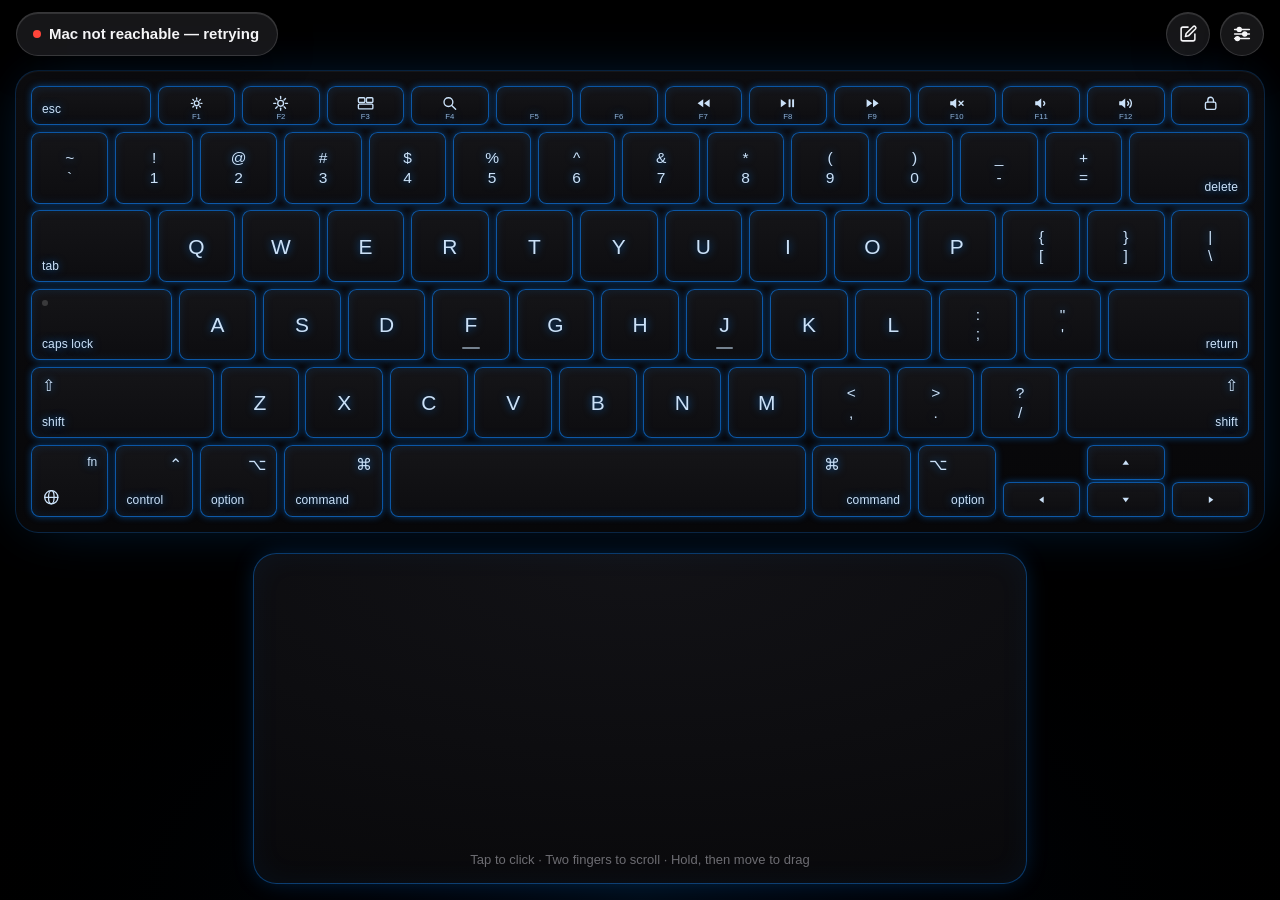
==== Sources/Tactile/Web/index.html @ c94c90e0 "Add a floating, resizable keyboard In keyboard-only layout, Keyboard Size: Floating works like the i" ====
<!doctype html>
<html lang="en" data-skin="midnight">
<head>
  <meta charset="utf-8">
  <meta name="viewport" content="width=device-width, initial-scale=1, maximum-scale=1, user-scalable=no, viewport-fit=cover">
  <meta name="apple-mobile-web-app-capable" content="yes">
  <meta name="mobile-web-app-capable" content="yes">
  <meta name="apple-mobile-web-app-status-bar-style" content="black-translucent">
  <meta name="apple-mobile-web-app-title" content="Tactile">
  <meta name="color-scheme" content="dark light">
  <meta name="theme-color" content="#000000">
  <title>Tactile</title>
  <link rel="manifest" href="manifest.webmanifest">
  <link rel="icon" href="icon.svg" type="image/svg+xml">
  <link rel="apple-touch-icon" href="apple-touch-icon.png">
  <link rel="stylesheet" href="styles.css">
  <script type="module" src="app.js"></script>
</head>
<body>
  <div class="app" id="app" data-layout="both">
    <header class="toolbar">
      <div class="status glass" id="status" data-state="connecting">
        <span class="status-dot"></span>
        <span class="status-label" id="statusLabel">Connecting…</span>
      </div>
      <button class="glass sound-hint" id="soundHint" hidden>
        <span data-icon="speaker"></span>Tap to enable key sounds
      </button>
      <div class="toolbar-actions">
        <button class="glass round-button" id="textButton" aria-label="Type with iPad keyboard" data-icon="compose"></button>
        <button class="glass round-button" id="settingsButton" aria-label="Settings" data-icon="settings"></button>
      </div>
    </header>

    <main class="stage" id="stage">
      <section class="deck" id="keyboard" aria-label="Keyboard"></section>
      <section class="trackpad" id="trackpad" aria-label="Trackpad">
        <p class="trackpad-hint">Tap to click · Two fingers to scroll · Hold, then move to drag</p>
      </section>
    </main>
  </div>

  <div class="scrim" id="pairSheet" hidden>
    <div class="sheet glass" role="dialog" aria-modal="true" aria-labelledby="pairTitle">
      <div class="sheet-badge" data-icon="keyboard"></div>
      <h2 id="pairTitle">Pair with Your Mac</h2>
      <p class="sheet-text">Enter the six-digit code shown in Terminal on your Mac.</p>
      <input class="code-field" id="pairCode" inputmode="numeric" pattern="[0-9]*" maxlength="6"
             autocomplete="one-time-code" aria-label="Pairing code" placeholder="000000">
      <p class="sheet-error" id="pairError" role="alert"></p>
      <button class="button-prominent" id="pairButton">Pair</button>
    </div>
  </div>

  <div class="scrim" id="settingsSheet" hidden>
    <div class="sheet sheet-form glass" role="dialog" aria-modal="true" aria-labelledby="settingsTitle">
      <div class="sheet-header">
        <span></span>
        <h2 id="settingsTitle">Settings</h2>
        <button class="header-button prominent" data-close>Done</button>
      </div>
      <div class="sheet-scroll">
        <h3 class="group-title">Keyboard Skin</h3>
        <div class="skin-grid" id="skinGrid"></div>

        <div class="group" id="glowGroup">
          <div class="row">
            <span class="row-label">Glow Color</span>
            <div class="swatches" id="glowSwatches" role="radiogroup" aria-label="Glow color"></div>
          </div>
        </div>

        <h3 class="group-title">Keyboard</h3>
        <div class="group">
          <div class="row">
            <span class="row-label">Key Height</span>
            <div class="segmented" data-setting="keyHeight">
              <button data-value="standard">Standard</button><button data-value="tall">Tall</button>
            </div>
          </div>
          <label class="row"><span class="row-label">Function Row</span><input type="checkbox" class="switch" data-setting="functionRow"></label>
          <label class="row"><span class="row-label">Rest Fingers on Keys</span><input type="checkbox" class="switch" data-setting="restFingers"></label>
          <label class="row"><span class="row-label">Key Popups</span><input type="checkbox" class="switch" data-setting="keyPopups"></label>
        </div>
        <p class="group-footer">With Rest Fingers on, keys type when you lift your finger, so fingers resting on the keys don't type. Delete and the arrow keys still repeat when held.</p>

        <h3 class="group-title">Feedback</h3>
        <div class="group">
          <label class="row"><span class="row-label">Key Sounds</span><input type="checkbox" class="switch" data-setting="sound"></label>
          <div class="row">
            <span class="row-label">Sound</span>
            <div class="segmented" data-setting="soundProfile">
              <button data-value="soft">Soft</button><button data-value="crisp">Crisp</button><button data-value="thock">Thock</button>
            </div>
          </div>
          <label class="row"><span class="row-label">Volume</span><input type="range" class="slider" data-setting="volume" min="0" max="1" step="0.05"></label>
          <label class="row"><span class="row-label">Sound in Silent Mode</span><input type="checkbox" class="switch" data-setting="soundInSilentMode"></label>
          <label class="row"><span class="row-label">Vibration</span><input type="checkbox" class="switch" data-setting="vibration" id="vibrationSwitch"></label>
          <button class="row row-button accent" id="testSound">Test Sound</button>
        </div>
        <p class="group-footer">Sound in Silent Mode plays key sounds even when the iPad is muted, but pauses music playing on the iPad.</p>
        <p class="group-footer" id="vibrationNote"></p>

        <h3 class="group-title">Trackpad</h3>
        <div class="group">
          <label class="row"><span class="row-label">Tracking Speed</span><input type="range" class="slider" data-setting="tracking" min="0.5" max="3" step="0.1"></label>
          <label class="row"><span class="row-label">Natural Scrolling</span><input type="checkbox" class="switch" data-setting="naturalScroll"></label>
        </div>

        <h3 class="group-title">Layout</h3>
        <div class="group">
          <div class="row">
            <span class="row-label">Show</span>
            <div class="segmented" data-setting="layout">
              <button data-value="both">Both</button><button data-value="keyboard">Keyboard</button><button data-value="trackpad">Trackpad</button>
            </div>
          </div>
          <div class="row" id="positionRow">
            <span class="row-label">Keyboard Position</span>
            <div class="segmented" data-setting="keyboardPosition">
              <button data-value="top">Top</button><button data-value="middle">Middle</button><button data-value="bottom">Bottom</button>
            </div>
          </div>
          <div class="row" id="sizeRow">
            <span class="row-label">Keyboard Size</span>
            <div class="segmented" data-setting="keyboardSize">
              <button data-value="fit">Fit</button><button data-value="expanded">Expanded</button><button data-value="floating">Floating</button>
            </div>
          </div>
          <label class="row"><span class="row-label">Keep Screen Awake</span><input type="checkbox" class="switch" data-setting="keepAwake"></label>
        </div>
        <p class="group-footer" id="sizeNote">Expanded makes the keys taller to fill the screen. Floating lets you drag the keyboard by its handle and resize it from the corner; double-tap the handle to reset.</p>

        <div class="group">
          <button class="row row-button destructive" id="forgetButton">Forget This iPad</button>
        </div>
        <p class="group-footer">You'll need the pairing code from your Mac to connect again.</p>
      </div>
    </div>
  </div>

  <div class="scrim" id="textSheet" hidden>
    <div class="sheet sheet-form glass" role="dialog" aria-modal="true" aria-labelledby="textTitle">
      <div class="sheet-header">
        <button class="header-button" data-close>Cancel</button>
        <h2 id="textTitle">Type on iPad</h2>
        <button class="header-button prominent" id="textSend">Send</button>
      </div>
      <textarea class="text-field" id="textField" placeholder="Dictate, use emoji or autocorrect, then tap Send." autocapitalize="sentences"></textarea>
    </div>
  </div>
</body>
</html>
---- Sources/Tactile/Web/styles.css ----
/* ───────────────────────── Tokens ───────────────────────── */

:root {
  --font: -apple-system, BlinkMacSystemFont, "SF Pro Text", "SF Pro", "Helvetica Neue", sans-serif;
  --font-display: -apple-system, BlinkMacSystemFont, "SF Pro Display", "Helvetica Neue", sans-serif;
  --glow: #0A84FF;
  --green: #30D158;
  --red: #FF453A;
  --u: 64px;
  --kh: 59px;
  --g: 6px;
  --deck-pad: 12px;
  --stage-gap: 16px;
  --ease: cubic-bezier(0.32, 0.72, 0, 1);
}

/* Each skin defines the same set of variables. Selectors are attribute-based
   (not :root) so the previews in Settings can wear any skin. */

[data-skin="silver"] {
  color-scheme: light;
  --accent: #007AFF;
  --page: radial-gradient(120% 90% at 50% 0%, #f5f5f7 0%, #e3e3e8 100%);
  --deck-bg: linear-gradient(180deg, #e9eaec 0%, #d4d5d8 100%);
  --deck-border: rgba(0, 0, 0, 0.1);
  --deck-shadow: inset 0 1px 0 rgba(255, 255, 255, 0.9), 0 24px 48px -24px rgba(0, 0, 0, 0.35);
  --key-bg: linear-gradient(180deg, #ffffff 0%, #f3f3f5 100%);
  --key-border: rgba(0, 0, 0, 0.09);
  --key-shadow: 0 1px 0 rgba(0, 0, 0, 0.2), 0 2px 3px rgba(0, 0, 0, 0.08);
  --key-bg-pressed: linear-gradient(180deg, #e9e9ec 0%, #e1e1e5 100%);
  --key-border-pressed: rgba(0, 0, 0, 0.12);
  --key-shadow-pressed: 0 0 0 rgba(0, 0, 0, 0);
  --key-bg-on: linear-gradient(180deg, #e2e2e7 0%, #d8d8de 100%);
  --legend: #1d1d1f;
  --legend-2: #48484c;
  --legend-glow: none;
  --pad-bg: linear-gradient(180deg, #f3f3f5 0%, #e6e6ea 100%);
  --pad-border: rgba(0, 0, 0, 0.1);
  --pad-shadow: inset 0 1px 0 rgba(255, 255, 255, 0.9), 0 10px 30px -18px rgba(0, 0, 0, 0.3);
  --touch: rgba(0, 0, 0, 0.12);
  --text: #1d1d1f;
  --text-2: rgba(60, 60, 67, 0.66);
  --glass: rgba(255, 255, 255, 0.62);
  --glass-edge: rgba(255, 255, 255, 0.85);
  --glass-shadow: 0 8px 32px rgba(0, 0, 0, 0.12);
  --group: rgba(255, 255, 255, 0.78);
  --separator: rgba(60, 60, 67, 0.16);
  --fill: rgba(120, 120, 128, 0.16);
  --segment-on: #ffffff;
}

[data-skin="space-black"] {
  color-scheme: dark;
  --accent: #0A84FF;
  --page: radial-gradient(120% 90% at 50% 0%, #1c1c1e 0%, #000 70%);
  --deck-bg: linear-gradient(180deg, #2c2c2e 0%, #1e1e20 100%);
  --deck-border: rgba(255, 255, 255, 0.07);
  --deck-shadow: inset 0 1px 0 rgba(255, 255, 255, 0.07), 0 24px 48px -24px rgba(0, 0, 0, 0.9);
  --key-bg: linear-gradient(180deg, #252527 0%, #1a1a1c 100%);
  --key-border: rgba(255, 255, 255, 0.07);
  --key-shadow: 0 1px 0 rgba(0, 0, 0, 0.7), inset 0 1px 0 rgba(255, 255, 255, 0.05);
  --key-bg-pressed: linear-gradient(180deg, #19191b 0%, #141416 100%);
  --key-border-pressed: rgba(255, 255, 255, 0.05);
  --key-shadow-pressed: inset 0 1px 2px rgba(0, 0, 0, 0.6);
  --key-bg-on: linear-gradient(180deg, #3a3a3c 0%, #2c2c2e 100%);
  --legend: #f5f5f7;
  --legend-2: #aeaeb2;
  --legend-glow: none;
  --pad-bg: linear-gradient(180deg, #262628 0%, #1c1c1e 100%);
  --pad-border: rgba(255, 255, 255, 0.08);
  --pad-shadow: inset 0 1px 0 rgba(255, 255, 255, 0.05), 0 10px 30px -18px rgba(0, 0, 0, 0.9);
  --touch: rgba(255, 255, 255, 0.14);
}

[data-skin="midnight"] {
  color-scheme: dark;
  --accent: #0A84FF;
  --page: radial-gradient(90% 70% at 50% 100%, color-mix(in srgb, var(--glow) 9%, #000) 0%, #000 70%);
  --deck-bg: linear-gradient(180deg, #0c0c0f 0%, #070709 100%);
  --deck-border: color-mix(in srgb, var(--glow) 22%, transparent);
  --deck-shadow: 0 0 60px -20px color-mix(in srgb, var(--glow) 35%, transparent), inset 0 1px 0 rgba(255, 255, 255, 0.04);
  --key-bg: linear-gradient(180deg, #151518 0%, #0d0d10 100%);
  --key-border: color-mix(in srgb, var(--glow) 62%, transparent);
  --key-shadow:
    0 0 calc(var(--u) * 0.09) color-mix(in srgb, var(--glow) 42%, transparent),
    inset 0 0 calc(var(--u) * 0.12) color-mix(in srgb, var(--glow) 13%, transparent);
  --key-bg-pressed: linear-gradient(180deg, #121216 0%, #0f0f13 100%);
  --key-border-pressed: var(--glow);
  --key-shadow-pressed:
    0 0 calc(var(--u) * 0.26) color-mix(in srgb, var(--glow) 85%, transparent),
    inset 0 0 calc(var(--u) * 0.3) color-mix(in srgb, var(--glow) 38%, transparent);
  --key-bg-on: linear-gradient(180deg, color-mix(in srgb, var(--glow) 16%, #121216) 0%, #0f0f13 100%);
  --legend: color-mix(in srgb, var(--glow) 18%, #f5f5f7);
  --legend-2: color-mix(in srgb, var(--glow) 30%, #c7c7cc);
  --legend-glow: 0 0 8px color-mix(in srgb, var(--glow) 65%, transparent);
  --pad-bg: radial-gradient(120% 120% at 50% 0%, #121216 0%, #08080a 100%);
  --pad-border: color-mix(in srgb, var(--glow) 40%, transparent);
  --pad-shadow: 0 0 24px -6px color-mix(in srgb, var(--glow) 35%, transparent), inset 0 0 30px color-mix(in srgb, var(--glow) 6%, transparent);
  --touch: color-mix(in srgb, var(--glow) 45%, transparent);
}

[data-skin="frosted"] {
  color-scheme: dark;
  --accent: #0A84FF;
  --page:
    radial-gradient(60% 60% at 15% 20%, #5e5ce6 0%, transparent 70%),
    radial-gradient(55% 55% at 85% 25%, #ff375f 0%, transparent 70%),
    radial-gradient(70% 60% at 60% 95%, #ff9f0a 0%, transparent 70%),
    radial-gradient(60% 60% at 20% 90%, #0a84ff 0%, transparent 70%),
    #1c1c1e;
  --deck-bg: rgba(255, 255, 255, 0.1);
  --deck-border: rgba(255, 255, 255, 0.24);
  --deck-shadow: inset 0 1px 0 rgba(255, 255, 255, 0.3), 0 30px 60px -30px rgba(0, 0, 0, 0.6);
  --deck-filter: blur(30px) saturate(180%);
  --key-bg: linear-gradient(180deg, rgba(255, 255, 255, 0.24) 0%, rgba(255, 255, 255, 0.12) 100%);
  --key-border: rgba(255, 255, 255, 0.3);
  --key-shadow: inset 0 1px 0 rgba(255, 255, 255, 0.4), 0 1px 3px rgba(0, 0, 0, 0.18);
  --key-bg-pressed: rgba(255, 255, 255, 0.34);
  --key-border-pressed: rgba(255, 255, 255, 0.5);
  --key-shadow-pressed: inset 0 0 12px rgba(255, 255, 255, 0.25);
  --key-bg-on: rgba(255, 255, 255, 0.36);
  --legend: #ffffff;
  --legend-2: rgba(255, 255, 255, 0.82);
  --legend-glow: 0 1px 2px rgba(0, 0, 0, 0.25);
  --pad-bg: rgba(255, 255, 255, 0.1);
  --pad-border: rgba(255, 255, 255, 0.26);
  --pad-shadow: inset 0 1px 0 rgba(255, 255, 255, 0.25);
  --touch: rgba(255, 255, 255, 0.3);
}

/* Shared chrome for the dark skins. */
[data-skin="space-black"], [data-skin="midnight"], [data-skin="frosted"] {
  --text: #f5f5f7;
  --text-2: rgba(235, 235, 245, 0.62);
  --glass: rgba(40, 40, 44, 0.55);
  --glass-edge: rgba(255, 255, 255, 0.14);
  --glass-shadow: 0 8px 32px rgba(0, 0, 0, 0.5);
  --group: rgba(58, 58, 62, 0.6);
  --separator: rgba(84, 84, 88, 0.55);
  --fill: rgba(118, 118, 128, 0.28);
  --segment-on: #636366;
}

/* ───────────────────────── Page ───────────────────────── */

*, *::before, *::after { box-sizing: border-box; }

html, body {
  height: 100%;
  margin: 0;
  overflow: hidden;
  overscroll-behavior: none;
}

body {
  background: var(--page);
  background-color: #000;
  color: var(--text);
  font: 400 17px/1.3 var(--font);
  -webkit-font-smoothing: antialiased;
  -webkit-user-select: none;
  user-select: none;
  -webkit-touch-callout: none;
  -webkit-tap-highlight-color: transparent;
  touch-action: none;
}

button { font: inherit; color: inherit; touch-action: manipulation; }

html { touch-action: none; }
.stage, .stage * { touch-action: none; }

.app {
  position: fixed;
  inset: 0;
  display: flex;
  flex-direction: column;
}

/* Liquid Glass: reserved for floating controls, per the HIG. */
.glass {
  background: var(--glass);
  -webkit-backdrop-filter: blur(28px) saturate(180%);
  backdrop-filter: blur(28px) saturate(180%);
  border: 0.5px solid var(--glass-edge);
  box-shadow: var(--glass-shadow), inset 0 1px 0 rgba(255, 255, 255, 0.12);
}

/* ───────────────────────── Toolbar ───────────────────────── */

.toolbar {
  display: flex;
  justify-content: space-between;
  align-items: center;
  gap: 12px;
  padding: max(12px, env(safe-area-inset-top)) max(16px, env(safe-area-inset-right)) 0 max(16px, env(safe-area-inset-left));
}

.status {
  display: flex;
  align-items: center;
  gap: 8px;
  height: 44px;
  padding: 0 18px 0 16px;
  border-radius: 22px;
  font-size: 15px;
  font-weight: 590;
  min-width: 0;
}

.status-label { white-space: nowrap; overflow: hidden; text-overflow: ellipsis; }

.status-dot {
  width: 8px;
  height: 8px;
  border-radius: 50%;
  background: #8e8e93;
  flex: none;
}
.status[data-state="ready"] .status-dot { background: var(--green); box-shadow: 0 0 8px var(--green); }
.status[data-state="offline"] .status-dot { background: var(--red); }
.status[data-state="connecting"] .status-dot,
.status[data-state="pairing"] .status-dot { background: #FF9F0A; animation: breathe 1.4s ease-in-out infinite; }

@keyframes breathe { 50% { opacity: 0.35; } }

.toolbar-actions { display: flex; gap: 10px; }

.round-button {
  width: 44px;
  height: 44px;
  border-radius: 50%;
  display: grid;
  place-items: center;
  cursor: pointer;
  transition: transform 160ms var(--ease);
}
.round-button:active { transform: scale(0.9); }
.round-button svg { width: 22px; height: 22px; }

/* ───────────────────────── Stage ───────────────────────── */

.stage {
  flex: 1;
  min-height: 0;
  display: flex;
  flex-direction: column;
  align-items: center;
  justify-content: flex-start;
  gap: var(--stage-gap);
  padding: 14px max(16px, env(safe-area-inset-right)) max(16px, env(safe-area-inset-bottom)) max(16px, env(safe-area-inset-left));
}

/* Keyboard position: with the trackpad, "bottom" docks the keys at the bottom
   edge like the iPad's own keyboard; without it, the keys can also float mid-screen. */
[data-layout="both"][data-position="bottom"] .deck { order: 2; }
[data-layout="keyboard"][data-position="middle"] .stage { justify-content: center; }
[data-layout="keyboard"][data-position="bottom"] .stage { justify-content: flex-end; }
/* Floating keyboard: placed by app.js, moved by its handle, resized by its grip. */
[data-size="floating"] .stage { position: relative; display: block; }
[data-size="floating"] .deck { position: absolute; }
.deck.adjusting {
  box-shadow: var(--deck-shadow), 0 0 0 2px var(--accent);
  transition: none;
}
[data-skin="midnight"] .deck.adjusting { box-shadow: var(--deck-shadow), 0 0 0 2px var(--glow); }

.float-handle, .float-grip { display: none; }

/* The pill is small, like the iPad's, but the touch area is 44 pt tall. */
[data-size="floating"] .float-handle {
  position: absolute;
  left: 50%;
  bottom: -38px;
  width: 140px;
  height: 44px;
  transform: translateX(-50%);
  display: grid;
  place-items: center;
  cursor: grab;
  touch-action: none;
}
.float-handle span {
  width: 64px;
  height: 5px;
  border-radius: 3px;
  background: var(--legend-2);
  opacity: 0.55;
  transition: opacity 150ms ease, width 150ms var(--ease);
}
.deck.adjusting .float-handle span { opacity: 0.9; width: 76px; }

[data-size="floating"] .float-grip {
  position: absolute;
  right: -14px;
  bottom: -14px;
  width: 44px;
  height: 44px;
  display: grid;
  place-items: center;
  color: var(--legend-2);
  opacity: 0.7;
  cursor: nwse-resize;
  touch-action: none;
}
.float-grip svg { width: 20px; height: 20px; display: block; }

[data-layout="keyboard"] .trackpad,
[data-layout="trackpad"] .deck { display: none; }

/* ───────────────────────── Keyboard ───────────────────────── */

.deck {
  flex: none;
  display: flex;
  flex-direction: column;
  gap: var(--g);
  padding: var(--deck-pad);
  border-radius: calc(var(--u) * 0.3);
  background: var(--deck-bg);
  border: 1px solid var(--deck-border);
  box-shadow: var(--deck-shadow);
  -webkit-backdrop-filter: var(--deck-filter, none);
  backdrop-filter: var(--deck-filter, none);
}

.key-row { display: flex; gap: var(--g); }

.key {
  position: relative;
  flex: none;
  width: calc(var(--w) * var(--u) + (var(--w) - 1) * var(--g));
  height: var(--kh);
  display: grid;
  place-items: center;
  border-radius: calc(var(--u) * 0.11);
  background: var(--key-bg);
  border: 1px solid var(--key-border);
  box-shadow: var(--key-shadow);
  color: var(--legend);
  text-shadow: var(--legend-glow);
  font-family: var(--font);
  cursor: pointer;
  touch-action: none;
  transition: transform 140ms var(--ease), box-shadow 220ms ease, background 220ms ease, border-color 220ms ease;
}

.key.pressed {
  transform: translateY(1px) scale(0.965);
  background: var(--key-bg-pressed);
  border-color: var(--key-border-pressed);
  box-shadow: var(--key-shadow-pressed);
  transition-duration: 40ms;
}

.key.on { background: var(--key-bg-on); border-color: var(--key-border-pressed); }

/* The character under your finger, shown above it (like the iPhone keyboard). */
.key-popup {
  position: fixed;
  z-index: 5;
  display: grid;
  place-items: center;
  border-radius: calc(var(--u) * 0.16);
  background: var(--key-bg);
  border: 1px solid var(--key-border-pressed);
  box-shadow: var(--key-shadow-pressed), 0 10px 24px rgba(0, 0, 0, 0.35);
  color: var(--legend);
  text-shadow: var(--legend-glow);
  font: 400 calc(var(--u) * 0.5) / 1 var(--font);
  pointer-events: none;
  animation: popup-in 90ms var(--ease);
}
[data-skin="frosted"] .key-popup { background: rgba(60, 60, 70, 0.92); }
@keyframes popup-in { from { transform: translateY(6px) scale(0.85); opacity: 0; } }

/* Home-row bumps on F and J, so fingers can find their place by sight. */
.key[data-code="KeyF"]::after,
.key[data-code="KeyJ"]::after {
  content: "";
  position: absolute;
  bottom: calc(var(--kh) * 0.14);
  width: calc(var(--u) * 0.22);
  height: 2px;
  border-radius: 1px;
  background: var(--legend);
  opacity: 0.55;
}

[data-function-row="off"] .key-row-function { display: none; }
[data-skin="midnight"] .key.on { box-shadow: var(--key-shadow-pressed); }

.key-row-function .key { height: calc(var(--kh) * 0.55); }

/* Legends */
.lg-center { font-size: calc(var(--u) * 0.27); font-weight: 400; }

.lg-stack {
  display: flex;
  flex-direction: column;
  align-items: center;
  gap: calc(var(--u) * 0.05);
  font-size: calc(var(--u) * 0.2);
  line-height: 1;
}

.lg-tl, .lg-tr, .lg-bl, .lg-br {
  position: absolute;
  font-size: calc(var(--u) * 0.155);
  letter-spacing: 0.01em;
  line-height: 1;
}
.lg-tl { top: calc(var(--u) * 0.12); left: calc(var(--u) * 0.13); }
.lg-tr { top: calc(var(--u) * 0.12); right: calc(var(--u) * 0.13); }
.lg-bl { bottom: calc(var(--u) * 0.12); left: calc(var(--u) * 0.13); }
.lg-br { bottom: calc(var(--u) * 0.12); right: calc(var(--u) * 0.13); }
.lg-sym { font-size: calc(var(--u) * 0.21); }

.lg-glyph svg { width: calc(var(--u) * 0.24); height: calc(var(--u) * 0.24); display: block; }

.key-fkey { gap: 0; }
.lg-icon svg { width: calc(var(--kh) * 0.27); height: calc(var(--kh) * 0.27); display: block; color: var(--legend); }
.lg-flabel {
  position: absolute;
  bottom: calc(var(--kh) * 0.035);
  font-size: calc(var(--u) * 0.1);
  color: var(--legend-2);
}
.key-fkey:has(.lg-icon) .lg-icon { transform: translateY(-12%); }

.led {
  position: absolute;
  top: calc(var(--u) * 0.13);
  left: calc(var(--u) * 0.13);
  width: calc(var(--u) * 0.075);
  height: calc(var(--u) * 0.075);
  min-width: 4px;
  min-height: 4px;
  border-radius: 50%;
  background: rgba(128, 128, 128, 0.35);
  transition: background 160ms, box-shadow 160ms;
}
.key-caps.locked .led { background: var(--green); box-shadow: 0 0 6px var(--green); }

.key-mod.locked::after {
  content: "";
  position: absolute;
  inset: 3px;
  border-radius: inherit;
  border: 1.5px solid var(--accent);
  opacity: 0.8;
}
[data-skin="midnight"] .key-mod.locked::after { border-color: var(--glow); }

/* Inverted-T arrows: left/right are half height, up and down share a column. */
.arrows {
  flex: none;
  width: calc(3 * var(--u) + 2 * var(--g));
  height: var(--kh);
  display: grid;
  grid-template-columns: repeat(3, 1fr);
  grid-template-rows: 1fr 1fr;
  column-gap: var(--g);
  row-gap: max(2px, calc(var(--g) * 0.4));
}
.arrows .key { width: auto; height: auto; border-radius: calc(var(--u) * 0.08); }
.arrow-up { grid-area: 1 / 2; }
.arrow-left { grid-area: 2 / 1; }
.arrow-down { grid-area: 2 / 2; }
.arrow-right { grid-area: 2 / 3; }
.lg-arrow svg { width: calc(var(--u) * 0.2); height: calc(var(--u) * 0.2); display: block; }

/* ───────────────────────── Trackpad ───────────────────────── */

.trackpad {
  position: relative;
  flex: 1;
  min-height: 140px;
  width: calc((14.5 * var(--u) + 13.5 * var(--g) + 2 * var(--deck-pad)) * 0.62);
  max-width: 100%;
  overflow: hidden;
  border-radius: calc(var(--u) * 0.3);
  background: var(--pad-bg);
  border: 1px solid var(--pad-border);
  box-shadow: var(--pad-shadow);
  touch-action: none;
  transition: box-shadow 200ms ease;
}
[data-layout="trackpad"] .trackpad { width: 100%; border-radius: 28px; }
@media (orientation: portrait) {
  .trackpad { width: calc(14.5 * var(--u) + 13.5 * var(--g) + 2 * var(--deck-pad)); }
}
.trackpad.dragging { box-shadow: var(--pad-shadow), inset 0 0 0 2px var(--accent); }
[data-skin="midnight"] .trackpad.dragging { box-shadow: var(--pad-shadow), inset 0 0 0 2px var(--glow); }

.trackpad-hint {
  position: absolute;
  inset: auto 0 14px;
  margin: 0;
  text-align: center;
  font-size: 13px;
  color: var(--text-2);
  opacity: 0.7;
  pointer-events: none;
}

.touch-dot {
  position: absolute;
  top: -28px;
  left: -28px;
  width: 56px;
  height: 56px;
  border-radius: 50%;
  background: radial-gradient(circle, var(--touch) 0%, transparent 70%);
  pointer-events: none;
}

/* ───────────────────────── Sheets ───────────────────────── */

.scrim {
  position: fixed;
  inset: 0;
  z-index: 10;
  display: grid;
  place-items: center;
  padding: 24px;
  background: rgba(0, 0, 0, 0);
  transition: background 220ms ease;
}
.scrim.shown { background: rgba(0, 0, 0, 0.35); }
.scrim[hidden] { display: none; }

.sheet {
  width: min(420px, 100%);
  max-height: min(760px, calc(100dvh - 48px));
  display: flex;
  flex-direction: column;
  align-items: center;
  padding: 32px 28px 28px;
  border-radius: 34px;
  text-align: center;
  opacity: 0;
  transform: scale(0.94) translateY(12px);
  transition: opacity 220ms ease, transform 320ms var(--ease);
  -webkit-user-select: text;
  user-select: text;
}
.scrim.shown .sheet { opacity: 1; transform: none; }

/* Sheets carry a lot of text, so they use the denser "regular" glass. */
[data-skin="silver"] .sheet.glass { background: rgba(246, 246, 248, 0.92); }
[data-skin="space-black"] .sheet.glass,
[data-skin="midnight"] .sheet.glass,
[data-skin="frosted"] .sheet.glass { background: rgba(28, 28, 30, 0.92); }

.sheet h2 {
  margin: 0;
  font: 700 22px/1.2 var(--font-display);
  letter-spacing: -0.01em;
}
.sheet-text { margin: 8px 0 20px; color: var(--text-2); font-size: 15px; }

.sheet-badge {
  width: 64px;
  height: 64px;
  margin-bottom: 16px;
  display: grid;
  place-items: center;
  border-radius: 18px;
  background: var(--fill);
  color: var(--accent);
}
.sheet-badge svg { width: 38px; height: 38px; }

.code-field {
  width: 100%;
  height: 64px;
  border: none;
  border-radius: 16px;
  background: var(--fill);
  color: var(--text);
  text-align: center;
  font: 600 34px/1 ui-monospace, "SF Mono", Menlo, monospace;
  letter-spacing: 0.4em;
  text-indent: 0.4em;
  outline: none;
}
.code-field:focus { box-shadow: 0 0 0 3px color-mix(in srgb, var(--accent) 45%, transparent); }
.code-field::placeholder { color: color-mix(in srgb, var(--text-2) 50%, transparent); }

.sheet-error { min-height: 20px; margin: 10px 0 14px; font-size: 14px; color: var(--red); }

.button-prominent {
  width: 100%;
  height: 52px;
  border: none;
  border-radius: 26px;
  background: var(--accent);
  color: #fff;
  font-size: 17px;
  font-weight: 600;
  cursor: pointer;
  transition: transform 160ms var(--ease), opacity 160ms;
}
.button-prominent:active { transform: scale(0.97); opacity: 0.85; }

/* Form sheet (Settings, Type on iPad) */
.sheet-form {
  width: min(560px, 100%);
  padding: 0;
  text-align: left;
  align-items: stretch;
  overflow: hidden;
}

.sheet-header {
  display: grid;
  grid-template-columns: 1fr auto 1fr;
  align-items: center;
  padding: 14px 16px 10px;
}
.sheet-header h2 { font-size: 17px; font-weight: 600; text-align: center; }
.header-button {
  justify-self: start;
  min-height: 44px;
  padding: 0 12px;
  border: none;
  background: none;
  color: var(--accent);
  font-size: 17px;
  cursor: pointer;
}
.header-button.prominent { justify-self: end; font-weight: 600; }

.sheet-scroll {
  overflow-y: auto;
  padding: 0 20px 28px;
  -webkit-overflow-scrolling: touch;
  touch-action: pan-y;
}

.group-title {
  margin: 22px 16px 8px;
  font-size: 13px;
  font-weight: 400;
  text-transform: uppercase;
  letter-spacing: 0.02em;
  color: var(--text-2);
}
.group-footer { margin: 8px 16px 0; font-size: 13px; color: var(--text-2); }
.group-footer:empty, .group-footer[hidden] { display: none; }

.group {
  margin-top: 14px;
  border-radius: 22px;
  background: var(--group);
  overflow: hidden;
}
.group-title + .group { margin-top: 0; }
.group[hidden] { display: none; }

.group .row {
  display: flex;
  align-items: center;
  justify-content: space-between;
  gap: 16px;
  min-height: 52px;
  padding: 8px 16px;
  position: relative;
}
.group .row[hidden] { display: none; }
.group .row + .row::before {
  content: "";
  position: absolute;
  top: 0;
  left: 16px;
  right: 0;
  height: 0.5px;
  background: var(--separator);
}
.row-label { font-size: 17px; }

.row-button {
  width: 100%;
  border: none;
  background: none;
  justify-content: center !important;
  font-size: 17px;
  cursor: pointer;
}
.destructive { color: var(--red); }
.row-button.accent { color: var(--accent); }

/* Shown only while Safari is still holding back key sounds. */
.sound-hint {
  display: flex;
  align-items: center;
  gap: 8px;
  height: 36px;
  padding: 0 16px 0 12px;
  border-radius: 18px;
  font-size: 14px;
  font-weight: 590;
  cursor: pointer;
}
.sound-hint[hidden] { display: none; }
.sound-hint span, .sound-hint svg { width: 18px; height: 18px; display: block; color: var(--accent); }

/* Switch */
.switch {
  appearance: none;
  -webkit-appearance: none;
  flex: none;
  position: relative;
  width: 51px;
  height: 31px;
  margin: 0;
  border-radius: 16px;
  background: var(--fill);
  cursor: pointer;
  transition: background 220ms ease;
}
.switch::after {
  content: "";
  position: absolute;
  top: 2px;
  left: 2px;
  width: 27px;
  height: 27px;
  border-radius: 50%;
  background: #fff;
  box-shadow: 0 3px 8px rgba(0, 0, 0, 0.15), 0 1px 1px rgba(0, 0, 0, 0.16);
  transition: transform 260ms var(--ease);
}
.switch:checked { background: var(--green); }
.switch:checked::after { transform: translateX(20px); }
.switch:disabled { opacity: 0.4; }

/* Slider */
.slider { width: 200px; accent-color: var(--accent); }

/* Segmented control */
.segmented {
  display: flex;
  padding: 2px;
  border-radius: 9px;
  background: var(--fill);
}
.segmented button {
  min-width: 72px;
  min-height: 32px;
  padding: 0 12px;
  border: none;
  border-radius: 7px;
  background: none;
  font-size: 13px;
  font-weight: 500;
  cursor: pointer;
}
.segmented button[aria-pressed="true"] {
  background: var(--segment-on);
  box-shadow: 0 3px 8px rgba(0, 0, 0, 0.12), 0 3px 1px rgba(0, 0, 0, 0.04);
  font-weight: 600;
}

/* Skin cards */
.skin-grid {
  display: grid;
  grid-template-columns: repeat(auto-fill, minmax(150px, 1fr));
  gap: 12px;
}
.skin-card {
  position: relative;
  display: flex;
  flex-direction: column;
  gap: 2px;
  padding: 10px 10px 12px;
  border: none;
  border-radius: 20px;
  background: var(--group);
  text-align: left;
  cursor: pointer;
  transition: transform 160ms var(--ease);
}
.skin-card:active { transform: scale(0.97); }
.skin-card[aria-pressed="true"] { box-shadow: inset 0 0 0 2.5px var(--accent); }
.skin-name { margin-top: 8px; font-size: 15px; font-weight: 600; }
.skin-note { font-size: 12px; color: var(--text-2); }
.skin-check {
  position: absolute;
  top: 16px;
  right: 16px;
  width: 22px;
  height: 22px;
  display: none;
  place-items: center;
  border-radius: 50%;
  background: var(--accent);
  color: #fff;
}
.skin-check svg { width: 14px; height: 14px; stroke-width: 2.6; }
.skin-card[aria-pressed="true"] .skin-check { display: grid; }

.mini-deck {
  --u: 14px;
  display: flex;
  flex-direction: column;
  gap: 3px;
  padding: 7px;
  border-radius: 12px;
  background: var(--page);
  box-shadow: inset 0 0 0 1px var(--deck-border);
  min-height: 70px;
  justify-content: center;
}
.mini-deck .mini-row { display: flex; gap: 3px; }
.mini-deck i {
  flex: 1;
  height: 14px;
  border-radius: 3px;
  background: var(--key-bg);
  border: 1px solid var(--key-border);
  box-shadow: var(--key-shadow);
}
.mini-deck i.wide { flex: 3; }
.mini-split { display: grid; grid-template-columns: 1fr 1fr; border-radius: 12px; overflow: hidden; }
.mini-split .mini-deck { border-radius: 0; }

/* Glow swatches */
.swatches { display: flex; flex-wrap: wrap; gap: 10px; justify-content: flex-end; }
.swatch {
  width: 30px;
  height: 30px;
  border: none;
  border-radius: 50%;
  background: var(--swatch);
  box-shadow: 0 0 10px color-mix(in srgb, var(--swatch) 60%, transparent);
  cursor: pointer;
}
.swatch[aria-checked="true"] { box-shadow: 0 0 0 2px var(--group), 0 0 0 4px var(--swatch), 0 0 14px var(--swatch); }

/* Text sheet */
.text-field {
  margin: 0 16px 16px;
  height: 200px;
  padding: 14px 16px;
  border: none;
  border-radius: 18px;
  background: var(--fill);
  color: var(--text);
  font: 17px/1.4 var(--font);
  resize: none;
  outline: none;
  -webkit-user-select: text;
  user-select: text;
}

/* ───────────────────────── Accessibility ───────────────────────── */

@media (prefers-reduced-motion: reduce) {
  *, *::before, *::after { transition-duration: 0ms !important; animation: none !important; }
}

@media (prefers-reduced-transparency: reduce) {
  .glass, .deck { -webkit-backdrop-filter: none; backdrop-filter: none; }
  [data-skin="frosted"] { --deck-bg: #2c2c30; --key-bg: #3a3a3e; --pad-bg: #2c2c30; }
  [data-skin="silver"] .glass { background: #f2f2f7; }
  [data-skin="space-black"] .glass, [data-skin="midnight"] .glass, [data-skin="frosted"] .glass { background: #1c1c1e; }
}

@media (prefers-contrast: more) {
  .key { border-width: 1.5px; }
  [data-skin="midnight"] { --key-border: var(--glow); --legend: #ffffff; }
  [data-skin="silver"] { --key-border: rgba(0, 0, 0, 0.35); }
}
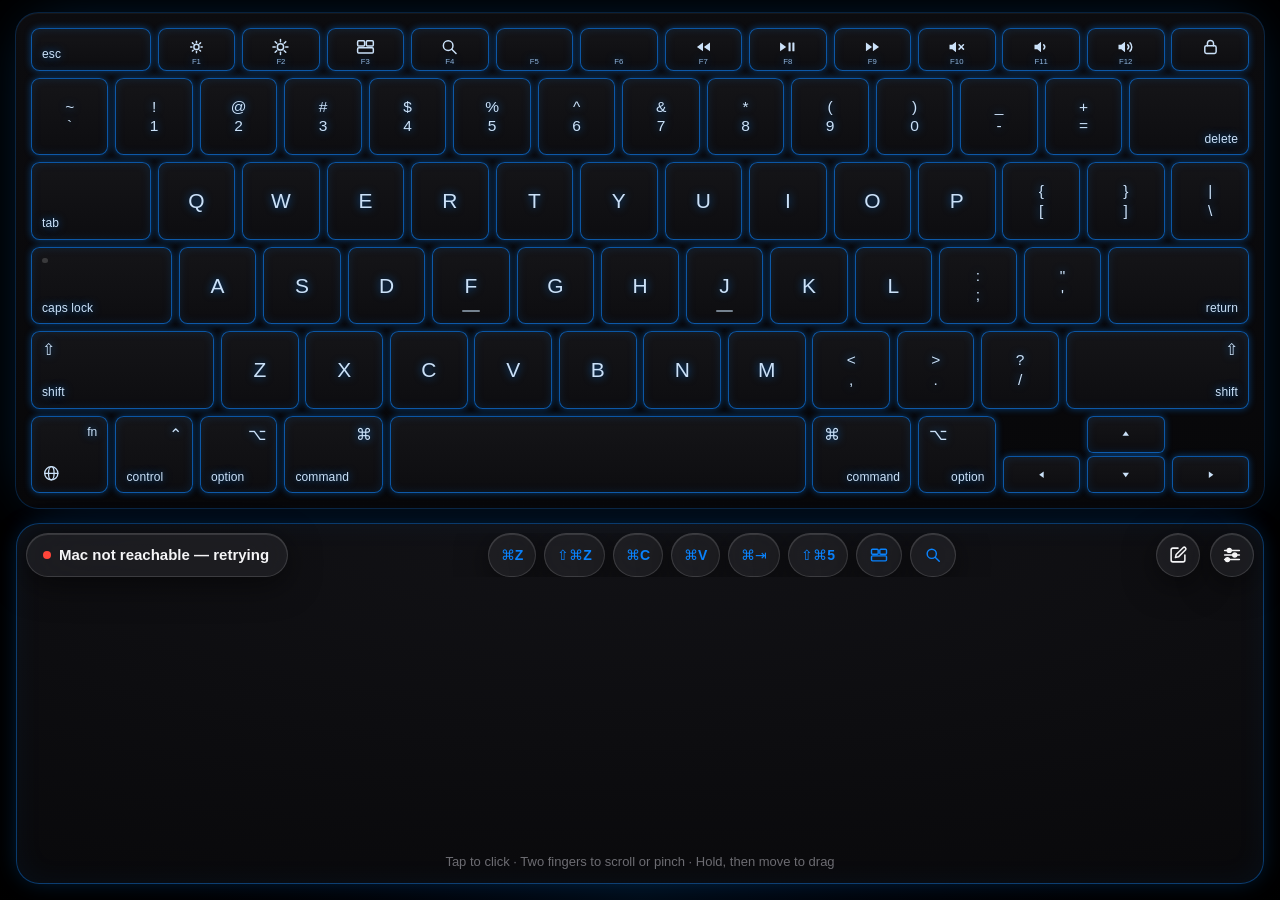
==== commit a4845b23: "Add shortcut bar, adaptive typing and tests; split into a core library - Shortcut bar with configura" ====
--- a/Sources/Tactile/Web/index.html
+++ b/Sources/Tactile/Web/index.html
@@ -26,6 +26,7 @@
       <button class="glass sound-hint" id="soundHint" hidden>
         <span data-icon="speaker"></span>Tap to enable key sounds
       </button>
+      <nav class="shortcut-bar" id="shortcutBar" aria-label="Shortcuts"></nav>
       <div class="toolbar-actions">
         <button class="glass round-button" id="textButton" aria-label="Type with iPad keyboard" data-icon="compose"></button>
         <button class="glass round-button" id="settingsButton" aria-label="Settings" data-icon="settings"></button>
@@ -35,7 +36,7 @@
     <main class="stage" id="stage">
       <section class="deck" id="keyboard" aria-label="Keyboard"></section>
       <section class="trackpad" id="trackpad" aria-label="Trackpad">
-        <p class="trackpad-hint">Tap to click · Two fingers to scroll · Hold, then move to drag</p>
+        <p class="trackpad-hint">Tap to click · Two fingers to scroll or pinch · Hold, then move to drag</p>
       </section>
     </main>
   </div>
@@ -44,7 +45,7 @@
     <div class="sheet glass" role="dialog" aria-modal="true" aria-labelledby="pairTitle">
       <div class="sheet-badge" data-icon="keyboard"></div>
       <h2 id="pairTitle">Pair with Your Mac</h2>
-      <p class="sheet-text">Enter the six-digit code shown in Terminal on your Mac.</p>
+      <p class="sheet-text">Enter the six-digit code from Tactile in your Mac's menu bar.</p>
       <input class="code-field" id="pairCode" inputmode="numeric" pattern="[0-9]*" maxlength="6"
              autocomplete="one-time-code" aria-label="Pairing code" placeholder="000000">
       <p class="sheet-error" id="pairError" role="alert"></p>
@@ -81,8 +82,18 @@
           <label class="row"><span class="row-label">Function Row</span><input type="checkbox" class="switch" data-setting="functionRow"></label>
           <label class="row"><span class="row-label">Rest Fingers on Keys</span><input type="checkbox" class="switch" data-setting="restFingers"></label>
           <label class="row"><span class="row-label">Key Popups</span><input type="checkbox" class="switch" data-setting="keyPopups"></label>
+          <label class="row"><span class="row-label">Adapt to My Typing</span><input type="checkbox" class="switch" data-setting="adaptiveTyping"></label>
+          <label class="row"><span class="row-label">Match Mac Layout</span><input type="checkbox" class="switch" data-setting="macLabels"></label>
+          <button class="row row-button accent" id="resetTyping">Reset Typing Learning</button>
         </div>
         <p class="group-footer">With Rest Fingers on, keys type when you lift your finger, so fingers resting on the keys don't type. Delete and the arrow keys still repeat when held.</p>
+        <p class="group-footer">Adapt to My Typing learns where you press each key and moves its touch area to match, on this iPad only. Match Mac Layout labels the keys for the keyboard layout your Mac uses, such as AZERTY.</p>
+
+        <h3 class="group-title">Shortcut Bar</h3>
+        <div class="group">
+          <label class="row"><span class="row-label">Show Shortcut Bar</span><input type="checkbox" class="switch" data-setting="shortcutBar"></label>
+        </div>
+        <div class="group" id="shortcutList"></div>
 
         <h3 class="group-title">Feedback</h3>
         <div class="group">
@@ -104,8 +115,12 @@
         <h3 class="group-title">Trackpad</h3>
         <div class="group">
           <label class="row"><span class="row-label">Tracking Speed</span><input type="range" class="slider" data-setting="tracking" min="0.5" max="3" step="0.1"></label>
+          <label class="row"><span class="row-label">Scrolling Speed</span><input type="range" class="slider" data-setting="scrollSpeed" min="0.3" max="3" step="0.1"></label>
           <label class="row"><span class="row-label">Natural Scrolling</span><input type="checkbox" class="switch" data-setting="naturalScroll"></label>
+          <label class="row"><span class="row-label">Pinch to Zoom</span><input type="checkbox" class="switch" data-setting="pinchZoom"></label>
+          <label class="row"><span class="row-label">Three-Finger Drag</span><input type="checkbox" class="switch" data-setting="threeFingerDrag"></label>
         </div>
+        <p class="group-footer">Pinch to Zoom zooms the app you're using, like ⌘+ and ⌘−. With Three-Finger Drag on, drag windows and text with three fingers; swiping between spaces then takes four.</p>
 
         <h3 class="group-title">Layout</h3>
         <div class="group">
--- a/Sources/Tactile/Web/styles.css
+++ b/Sources/Tactile/Web/styles.css
@@ -238,6 +238,61 @@
 .round-button:active { transform: scale(0.9); }
 .round-button svg { width: 22px; height: 22px; }
 
+/* Shortcut bar: the space between the status and the buttons. Chips keep a
+   44 pt touch height; their names drop out when the bar gets narrow. */
+.shortcut-bar {
+  flex: 1;
+  min-width: 0;
+  display: flex;
+  gap: 8px;
+  overflow: hidden;
+  container-type: inline-size;
+}
+.shortcut-bar[hidden] { display: none; }
+/* Centred, but if it ever overflows, the first chip stays visible. */
+.shortcut:first-child { margin-left: auto; }
+.shortcut:last-child { margin-right: auto; }
+.shortcut {
+  flex: none;
+  display: flex;
+  align-items: center;
+  gap: 6px;
+  height: 44px;
+  padding: 0 14px;
+  border-radius: 22px;
+  color: var(--text);
+  font: inherit;
+  font-size: 14px;
+  font-weight: 590;
+  cursor: pointer;
+  transition: transform 160ms var(--ease);
+}
+.shortcut:active { transform: scale(0.94); }
+.shortcut-glyph { color: var(--accent); font-variant-numeric: tabular-nums; }
+.shortcut-icon svg { width: 20px; height: 20px; display: block; }
+@container (max-width: 1000px) {
+  .shortcut-name { display: none; }
+  .shortcut { padding: 0 12px; }
+}
+.row-detail { margin-left: auto; color: var(--text-2); font-size: 15px; }
+
+/* Landscape with the trackpad: the controls float over the trackpad's top
+   corners (placed by app.js), freeing the row the top bar used. Buttons keep
+   their 44 pt size; only they take touches, the rest of the trackpad works. */
+[data-controls="overlay"] .toolbar {
+  position: absolute;
+  z-index: 3;
+  top: var(--controls-top, 10px);
+  left: var(--controls-left, 10px);
+  right: var(--controls-right, 10px);
+  padding: 0;
+  pointer-events: none;
+}
+[data-controls="overlay"] .toolbar > :not(.shortcut-bar),
+[data-controls="overlay"] .shortcut { pointer-events: auto; }
+[data-controls="overlay"] .stage { padding-top: max(12px, env(safe-area-inset-top)); }
+[data-controls="overlay"] .trackpad-hint { bottom: 12px; }
+
 /* ───────────────────────── Stage ───────────────────────── */
 
 .stage {
@@ -476,7 +531,9 @@
   position: relative;
   flex: 1;
   min-height: 140px;
-  width: calc((14.5 * var(--u) + 13.5 * var(--g) + 2 * var(--deck-pad)) * 0.62);
+  /* As wide as the keyboard: on a touch screen, more trackpad is better than
+     empty space beside it. */
+  width: calc(14.5 * var(--u) + 13.5 * var(--g) + 2 * var(--deck-pad));
   max-width: 100%;
   overflow: hidden;
   border-radius: calc(var(--u) * 0.3);
@@ -487,9 +544,6 @@
   transition: box-shadow 200ms ease;
 }
 [data-layout="trackpad"] .trackpad { width: 100%; border-radius: 28px; }
-@media (orientation: portrait) {
-  .trackpad { width: calc(14.5 * var(--u) + 13.5 * var(--g) + 2 * var(--deck-pad)); }
-}
 .trackpad.dragging { box-shadow: var(--pad-shadow), inset 0 0 0 2px var(--accent); }
 [data-skin="midnight"] .trackpad.dragging { box-shadow: var(--pad-shadow), inset 0 0 0 2px var(--glow); }
 
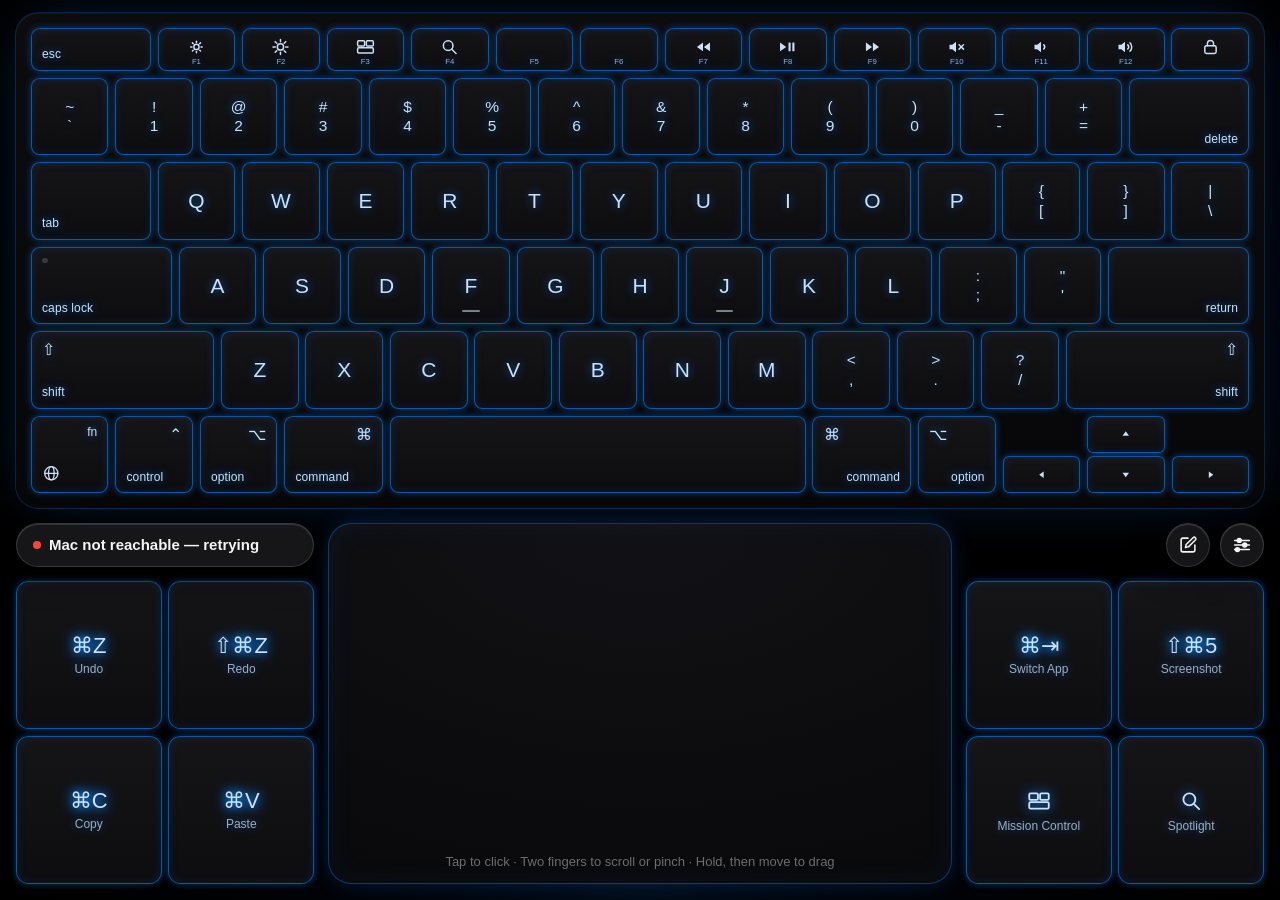
==== commit 35c4da12: "Lay out the trackpad like a MacBook's, with shortcut keys beside it In landscape with the keyboard a" ====
--- a/Sources/Tactile/Web/index.html
+++ b/Sources/Tactile/Web/index.html
@@ -35,9 +35,19 @@
 
     <main class="stage" id="stage">
       <section class="deck" id="keyboard" aria-label="Keyboard"></section>
-      <section class="trackpad" id="trackpad" aria-label="Trackpad">
-        <p class="trackpad-hint">Tap to click · Two fingers to scroll or pinch · Hold, then move to drag</p>
-      </section>
+      <!-- In landscape with both showing, the trackpad sits centred like a
+           MacBook's, with the status, buttons and shortcuts either side. -->
+      <div class="palm">
+        <aside class="palm-side" id="palmLeft" aria-label="Status and shortcuts">
+          <div class="shortcut-keys" id="shortcutsLeft"></div>
+        </aside>
+        <section class="trackpad" id="trackpad" aria-label="Trackpad">
+          <p class="trackpad-hint">Tap to click · Two fingers to scroll or pinch · Hold, then move to drag</p>
+        </section>
+        <aside class="palm-side palm-right" id="palmRight" aria-label="Shortcuts and settings">
+          <div class="shortcut-keys" id="shortcutsRight"></div>
+        </aside>
+      </div>
     </main>
   </div>
 
@@ -89,11 +99,12 @@
         <p class="group-footer">With Rest Fingers on, keys type when you lift your finger, so fingers resting on the keys don't type. Delete and the arrow keys still repeat when held.</p>
         <p class="group-footer">Adapt to My Typing learns where you press each key and moves its touch area to match, on this iPad only. Match Mac Layout labels the keys for the keyboard layout your Mac uses, such as AZERTY.</p>
 
-        <h3 class="group-title">Shortcut Bar</h3>
+        <h3 class="group-title">Shortcuts</h3>
         <div class="group">
-          <label class="row"><span class="row-label">Show Shortcut Bar</span><input type="checkbox" class="switch" data-setting="shortcutBar"></label>
+          <label class="row"><span class="row-label">Show Shortcuts</span><input type="checkbox" class="switch" data-setting="shortcutBar"></label>
         </div>
         <div class="group" id="shortcutList"></div>
+        <p class="group-footer">In landscape with the trackpad showing, shortcuts are keys on either side of the trackpad. Otherwise they sit along the top.</p>
 
         <h3 class="group-title">Feedback</h3>
         <div class="group">
--- a/Sources/Tactile/Web/styles.css
+++ b/Sources/Tactile/Web/styles.css
@@ -246,52 +246,112 @@
   display: flex;
   gap: 8px;
   overflow: hidden;
+  /* Room inside the clipping edge for the chips' shadows (see --glass-shadow);
+     the bar itself lets touches through to whatever is under it. */
+  padding: 24px 32px 40px;
+  margin: -24px -32px -40px;
+  pointer-events: none;
   container-type: inline-size;
 }
 .shortcut-bar[hidden] { display: none; }
-/* Centred, but if it ever overflows, the first chip stays visible. */
-.shortcut:first-child { margin-left: auto; }
-.shortcut:last-child { margin-right: auto; }
 .shortcut {
+  display: flex;
+  align-items: center;
+  font: inherit;
+  cursor: pointer;
+  pointer-events: auto;
+}
+.shortcut-glyph { font-variant-numeric: tabular-nums; }
+.shortcut-icon svg { display: block; }
+
+/* In the top bar: glass chips. Centred, but if the bar ever overflows, the
+   first chip stays visible. */
+.shortcut-bar .shortcut {
   flex: none;
-  display: flex;
-  align-items: center;
   gap: 6px;
   height: 44px;
   padding: 0 14px;
   border-radius: 22px;
   color: var(--text);
-  font: inherit;
   font-size: 14px;
   font-weight: 590;
-  cursor: pointer;
   transition: transform 160ms var(--ease);
 }
-.shortcut:active { transform: scale(0.94); }
-.shortcut-glyph { color: var(--accent); font-variant-numeric: tabular-nums; }
-.shortcut-icon svg { width: 20px; height: 20px; display: block; }
+.shortcut-bar .shortcut:first-child { margin-left: auto; }
+.shortcut-bar .shortcut:last-child { margin-right: auto; }
+.shortcut-bar .shortcut:active { transform: scale(0.94); }
+.shortcut-bar .shortcut-glyph { color: var(--accent); }
+.shortcut-bar .shortcut-icon svg { width: 20px; height: 20px; }
 @container (max-width: 1000px) {
-  .shortcut-name { display: none; }
-  .shortcut { padding: 0 12px; }
-}
+  .shortcut-bar .shortcut-name { display: none; }
+  .shortcut-bar .shortcut { padding: 0 12px; }
+}
+
+/* Beside the trackpad: keys, drawn like the keyboard's own in every skin. */
+.shortcut-keys {
+  flex: 1;
+  min-height: 0;
+  align-self: stretch;
+  display: grid;
+  grid-template-columns: 1fr 1fr;
+  grid-auto-rows: minmax(0, 1fr);
+  gap: var(--g);
+}
+.shortcut-keys .shortcut {
+  flex-direction: column;
+  justify-content: center;
+  gap: 6px;
+  min-height: 0;
+  padding: 4px;
+  border-radius: calc(var(--u) * 0.16);
+  background: var(--key-bg);
+  border: 1px solid var(--key-border);
+  box-shadow: var(--key-shadow);
+  color: var(--legend);
+  text-shadow: var(--legend-glow);
+  font: 500 22px / 1 var(--font);
+  transition: transform 140ms var(--ease), box-shadow 220ms ease, background 220ms ease, border-color 220ms ease;
+}
+.shortcut-keys .shortcut:active {
+  transform: translateY(1px) scale(0.965);
+  background: var(--key-bg-pressed);
+  border-color: var(--key-border-pressed);
+  box-shadow: var(--key-shadow-pressed);
+  transition-duration: 40ms;
+}
+.shortcut-keys .shortcut-icon svg { width: 26px; height: 26px; }
+.shortcut-keys .shortcut-name { font-size: 12px; text-align: center; opacity: 0.75; }
+[data-skin="midnight"] .shortcut-keys .shortcut-glyph { filter: drop-shadow(0 0 6px var(--glow)); }
 .row-detail { margin-left: auto; color: var(--text-2); font-size: 15px; }
 
-/* Landscape with the trackpad: the controls float over the trackpad's top
-   corners (placed by app.js), freeing the row the top bar used. Buttons keep
-   their 44 pt size; only they take touches, the rest of the trackpad works. */
-[data-controls="overlay"] .toolbar {
-  position: absolute;
-  z-index: 3;
-  top: var(--controls-top, 10px);
-  left: var(--controls-left, 10px);
-  right: var(--controls-right, 10px);
-  padding: 0;
-  pointer-events: none;
-}
-[data-controls="overlay"] .toolbar > :not(.shortcut-bar),
-[data-controls="overlay"] .shortcut { pointer-events: auto; }
-[data-controls="overlay"] .stage { padding-top: max(12px, env(safe-area-inset-top)); }
-[data-controls="overlay"] .trackpad-hint { bottom: 12px; }
+/* Landscape with the trackpad: like a MacBook, the trackpad sits centred
+   below the keyboard at half its width. The status, buttons and shortcuts move
+   (placed by app.js) to the palm rests either side, freeing the row the top
+   bar used. Elsewhere the palm row steps aside and the trackpad spans the
+   keyboard's width. */
+.palm { display: contents; }
+.palm-side { display: none; }
+[data-controls="palm"] .toolbar { display: none; }
+[data-controls="palm"] .stage { padding-top: max(12px, env(safe-area-inset-top)); }
+[data-controls="palm"] .palm {
+  flex: 1;
+  min-height: 0;
+  display: grid;
+  grid-template-columns: 1fr 50% 1fr;
+  gap: var(--stage-gap);
+  width: var(--deck-width);
+  max-width: 100%;
+}
+[data-controls="palm"] .palm .trackpad { width: auto; min-height: 0; }
+[data-controls="palm"] .palm-side {
+  display: flex;
+  flex-direction: column;
+  gap: 14px;
+  min-width: 0;
+  min-height: 0;
+}
+.palm-right { align-items: flex-end; }
+[data-controls="palm"] .trackpad-hint { bottom: 12px; }
 
 /* ───────────────────────── Stage ───────────────────────── */
 
@@ -304,6 +364,7 @@
   justify-content: flex-start;
   gap: var(--stage-gap);
   padding: 14px max(16px, env(safe-area-inset-right)) max(16px, env(safe-area-inset-bottom)) max(16px, env(safe-area-inset-left));
+  --deck-width: calc(14.5 * var(--u) + 13.5 * var(--g) + 2 * var(--deck-pad));
 }
 
 /* Keyboard position: with the trackpad, "bottom" docks the keys at the bottom
@@ -531,9 +592,8 @@
   position: relative;
   flex: 1;
   min-height: 140px;
-  /* As wide as the keyboard: on a touch screen, more trackpad is better than
-     empty space beside it. */
-  width: calc(14.5 * var(--u) + 13.5 * var(--g) + 2 * var(--deck-pad));
+  /* As wide as the keyboard, except in landscape with palm rests (see .palm). */
+  width: var(--deck-width);
   max-width: 100%;
   overflow: hidden;
   border-radius: calc(var(--u) * 0.3);
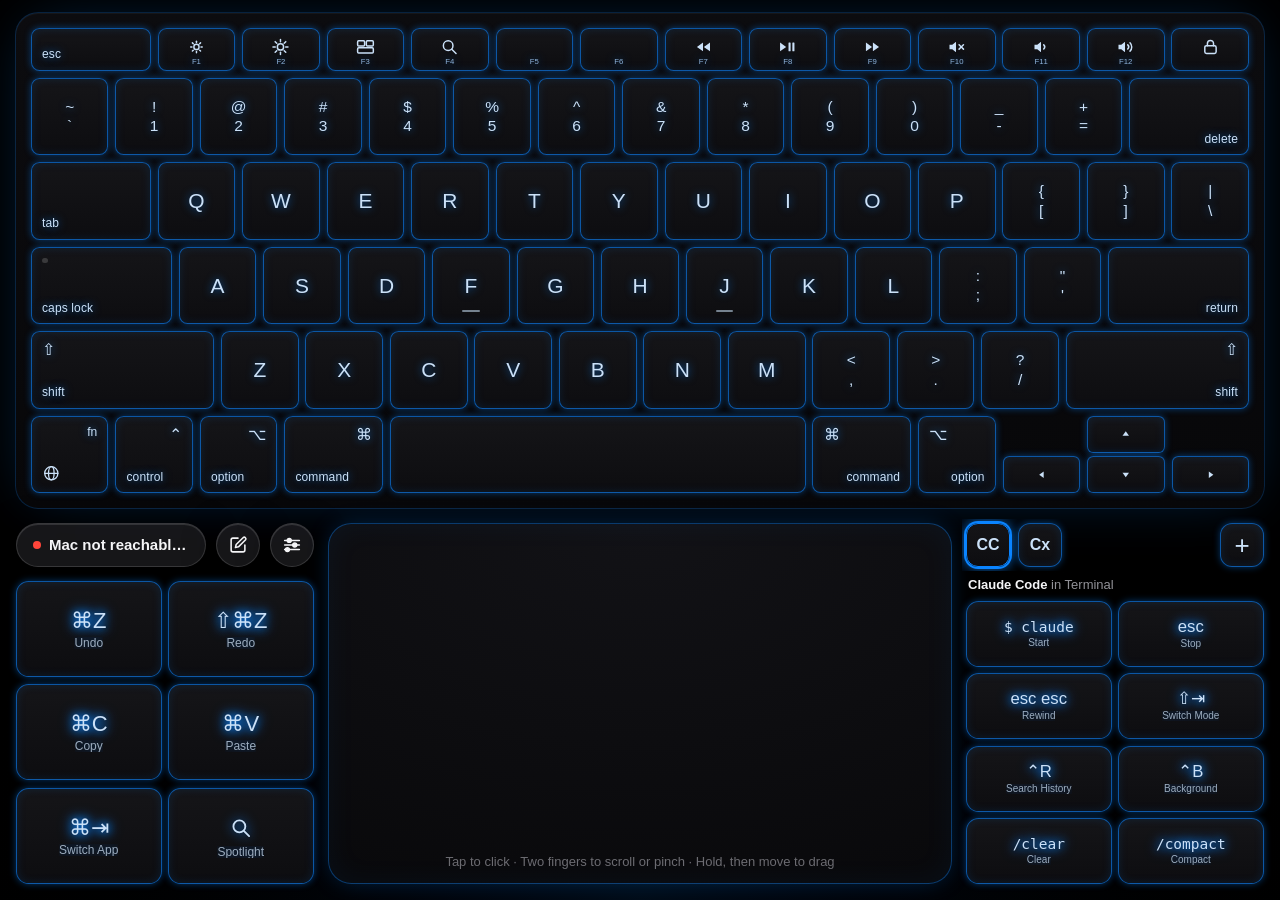
==== commit a5703101: "Add app hotkeys, custom hotkeys and two-tap toggles - App hotkey packs beside the trackpad for Claud" ====
--- a/Sources/Tactile/Web/index.html
+++ b/Sources/Tactile/Web/index.html
@@ -39,12 +39,18 @@
            MacBook's, with the status, buttons and shortcuts either side. -->
       <div class="palm">
         <aside class="palm-side" id="palmLeft" aria-label="Status and shortcuts">
+          <div class="palm-top" id="palmTop"></div>
           <div class="shortcut-keys" id="shortcutsLeft"></div>
         </aside>
         <section class="trackpad" id="trackpad" aria-label="Trackpad">
           <p class="trackpad-hint">Tap to click · Two fingers to scroll or pinch · Hold, then move to drag</p>
         </section>
-        <aside class="palm-side palm-right" id="palmRight" aria-label="Shortcuts and settings">
+        <aside class="palm-side palm-right" id="palmRight" aria-label="App hotkeys and settings">
+          <div class="pack-row">
+            <div class="pack-tabs" id="packTabs" role="group" aria-label="Apps"></div>
+            <button class="pack-tab pack-add" id="packAdd" aria-label="New Hotkey" title="New Hotkey">+</button>
+          </div>
+          <div class="pack-title" id="packTitle"></div>
           <div class="shortcut-keys" id="shortcutsRight"></div>
         </aside>
       </div>
@@ -106,6 +112,20 @@
         <div class="group" id="shortcutList"></div>
         <p class="group-footer">In landscape with the trackpad showing, shortcuts are keys on either side of the trackpad. Otherwise they sit along the top.</p>
 
+        <h3 class="group-title">App Hotkeys</h3>
+        <div class="group">
+          <label class="row"><span class="row-label">Follow My Mac's App</span><input type="checkbox" class="switch" data-setting="followMacApp"></label>
+        </div>
+        <p class="group-footer">Beside the trackpad, hotkeys for the app you're using on your Mac (VS Code, Zed, Xcode, JetBrains, browsers) appear on their own. In a terminal, the Claude Code or Codex tab you picked last stays. Tapping a tab brings that app to the front on your Mac; Claude Code and Codex come back wherever you used them last.</p>
+        <h3 class="group-title">Apps</h3>
+        <div class="group" id="packChoices"></div>
+        <p class="group-footer">Apps you switch off don't get a tab, even when they're in front on your Mac.</p>
+        <h3 class="group-title">My Hotkeys</h3>
+        <div class="group" id="customHotkeyList"></div>
+        <div class="group">
+          <button class="row row-button accent" id="newHotkeyButton">New Hotkey…</button>
+        </div>
+
         <h3 class="group-title">Feedback</h3>
         <div class="group">
           <label class="row"><span class="row-label">Key Sounds</span><input type="checkbox" class="switch" data-setting="sound"></label>
@@ -162,6 +182,31 @@
         </div>
         <p class="group-footer">You'll need the pairing code from your Mac to connect again.</p>
       </div>
+    </div>
+  </div>
+
+  <div class="scrim scrim-hotkey" id="hotkeySheet" hidden>
+    <div class="sheet hotkey-sheet glass" role="dialog" aria-modal="true" aria-labelledby="hotkeyTitle">
+      <div class="sheet-header">
+        <button class="header-button" data-close>Cancel</button>
+        <h2 id="hotkeyTitle">New Hotkey</h2>
+        <button class="header-button prominent" id="hotkeyAdd" disabled>Add</button>
+      </div>
+      <div class="hotkey-row">
+        <label class="hotkey-field"><span>Name</span><input id="hotkeyName" maxlength="24" autocomplete="off" placeholder="Rerun Tests"></label>
+        <div class="segmented" id="hotkeyKind">
+          <button data-value="keys" aria-pressed="true">Keys</button><button data-value="text" aria-pressed="false">Text</button>
+        </div>
+      </div>
+      <div class="hotkey-record" id="hotkeyRecord" aria-live="polite">
+        <span class="record-dot"></span><span class="record-keys" id="hotkeyKeys"></span>
+        <span class="record-hint">Press keys on the keyboard above</span>
+      </div>
+      <div class="hotkey-row" id="hotkeyTextRow" hidden>
+        <label class="hotkey-field"><span>Text</span><input id="hotkeyText" maxlength="200" autocomplete="off" autocapitalize="off" spellcheck="false" placeholder="/review"></label>
+        <label class="hotkey-enter"><span>Press Return</span><input type="checkbox" class="switch" id="hotkeyEnter" checked></label>
+      </div>
+      <div class="hotkey-apps" id="hotkeyApps" role="radiogroup" aria-label="Show for"></div>
     </div>
   </div>
 
--- a/Sources/Tactile/Web/styles.css
+++ b/Sources/Tactile/Web/styles.css
@@ -261,14 +261,15 @@
   cursor: pointer;
   pointer-events: auto;
 }
+.shortcut-label { display: flex; align-items: center; min-width: 0; max-width: 100%; }
 .shortcut-glyph { font-variant-numeric: tabular-nums; }
 .shortcut-icon svg { display: block; }
 
 /* In the top bar: glass chips. Centred, but if the bar ever overflows, the
    first chip stays visible. */
+.shortcut-bar .shortcut-label { gap: 6px; }
 .shortcut-bar .shortcut {
   flex: none;
-  gap: 6px;
   height: 44px;
   padding: 0 14px;
   border-radius: 22px;
@@ -298,9 +299,11 @@
   gap: var(--g);
 }
 .shortcut-keys .shortcut {
-  flex-direction: column;
+  position: relative;
+  /* The label sizes itself to the key (see the container queries below). */
+  container-type: size;
   justify-content: center;
-  gap: 6px;
+  overflow: hidden;
   min-height: 0;
   padding: 4px;
   border-radius: calc(var(--u) * 0.16);
@@ -319,8 +322,46 @@
   box-shadow: var(--key-shadow-pressed);
   transition-duration: 40ms;
 }
-.shortcut-keys .shortcut-icon svg { width: 26px; height: 26px; }
-.shortcut-keys .shortcut-name { font-size: 12px; text-align: center; opacity: 0.75; }
+.shortcut-keys .shortcut-label { flex-direction: column; gap: clamp(2px, 6cqh, 6px); }
+.shortcut-keys .shortcut-glyph { font-size: clamp(13px, 30cqh, 22px); white-space: nowrap; }
+.shortcut-keys .shortcut-icon svg { width: clamp(16px, 34cqh, 26px); height: clamp(16px, 34cqh, 26px); }
+/* Short keys put the symbol and name side by side on one line. */
+@container (max-height: 54px) {
+  .shortcut-keys .shortcut-glyph, .shortcut-keys .shortcut-text { font-size: 15px; }
+  .shortcut-keys .shortcut-icon svg { width: 18px; height: 18px; }
+  .shortcut-keys .shortcut-name { font-size: 12px; }
+}
+@container (max-height: 54px) and (min-width: 100px) {
+  .shortcut-keys .shortcut-label { flex-direction: row; gap: 7px; }
+}
+/* Very small keys show only the symbol (the name is still read out by VoiceOver). */
+@container (max-height: 30px) {
+  .shortcut-keys .shortcut-name { display: none; }
+}
+/* Switched on (a panel it opened is showing): tap again to close. */
+.shortcut-keys .shortcut.on { background: var(--key-bg-on); border-color: var(--key-border-pressed); }
+.shortcut-keys .shortcut.on::after {
+  content: "";
+  position: absolute;
+  top: 8px;
+  right: 8px;
+  width: 6px;
+  height: 6px;
+  border-radius: 50%;
+  background: var(--accent);
+  box-shadow: 0 0 6px var(--accent);
+}
+[data-skin="midnight"] .shortcut-keys .shortcut.on::after { background: var(--glow); box-shadow: 0 0 6px var(--glow); }
+.shortcut-bar .shortcut.on { box-shadow: inset 0 0 0 2px var(--accent), var(--glass-shadow); }
+.shortcut-keys .shortcut-name {
+  max-width: 100%;
+  font-size: clamp(10px, 17cqh, 12px);
+  text-align: center;
+  white-space: nowrap;
+  overflow: hidden;
+  text-overflow: ellipsis;
+  opacity: 0.75;
+}
 [data-skin="midnight"] .shortcut-keys .shortcut-glyph { filter: drop-shadow(0 0 6px var(--glow)); }
 .row-detail { margin-left: auto; color: var(--text-2); font-size: 15px; }
 
@@ -351,6 +392,170 @@
   min-height: 0;
 }
 .palm-right { align-items: flex-end; }
+/* Status and buttons share the left palm rest's top row. */
+.palm-top { align-self: stretch; display: flex; align-items: center; gap: 10px; min-width: 0; }
+.palm-top .status { flex: 1; min-width: 0; }
+.palm-top .toolbar-actions { flex: none; }
+
+/* App tabs above the app's hotkeys, with + to make a hotkey. The tabs scroll
+   sideways if there are more apps than room; the green dot means the pack is
+   following the Mac. */
+.pack-row { align-self: stretch; display: flex; gap: 8px; min-width: 0; }
+.pack-row:has(.pack-tabs:empty) { display: none; }
+.pack-tabs {
+  position: relative;
+  flex: 1;
+  min-width: 0;
+  display: flex;
+  gap: 8px;
+  overflow-x: auto;
+  scrollbar-width: none;
+  touch-action: pan-x;
+  /* Room for the selected tab's ring and dot. */
+  padding: 4px;
+  margin: -4px;
+}
+.pack-tabs::-webkit-scrollbar { display: none; }
+.pack-title:empty { display: none; }
+.pack-tab {
+  flex: none;
+  position: relative;
+  width: 44px;
+  height: 44px;
+  display: grid;
+  place-items: center;
+  border-radius: 12px;
+  background: var(--key-bg);
+  border: 1px solid var(--key-border);
+  box-shadow: var(--key-shadow);
+  color: var(--legend);
+  font: 600 16px/1 var(--font);
+  cursor: pointer;
+  touch-action: pan-x;
+}
+.pack-tab img { width: 30px; height: 30px; display: block; pointer-events: none; }
+.pack-tab.on { border-color: var(--accent); box-shadow: 0 0 0 2px var(--accent), var(--key-shadow); }
+[data-skin="midnight"] .pack-tab.on { border-color: var(--glow); box-shadow: 0 0 0 2px var(--glow), 0 0 14px var(--glow); }
+.pack-add { font-size: 26px; font-weight: 300; }
+.pack-following {
+  position: absolute;
+  right: -4px;
+  bottom: -4px;
+  width: 14px;
+  height: 14px;
+  border-radius: 50%;
+  background: var(--green);
+  border: 2px solid var(--deck-bg, #000);
+}
+.pack-title {
+  align-self: stretch;
+  margin: -4px 2px -6px;
+  font: 600 13px/1.2 var(--font);
+  color: var(--text);
+  white-space: nowrap;
+  overflow: hidden;
+  text-overflow: ellipsis;
+}
+.pack-title small { font-size: 13px; font-weight: 500; color: var(--text-2); }
+.shortcut-keys .shortcut-text { font: 400 clamp(12px, 26cqh, 17px)/1 ui-monospace, Menlo, monospace; }
+.shortcut-bar .shortcut-text { font-family: ui-monospace, Menlo, monospace; }
+
+/* New Hotkey sheet: placed away from the keyboard (by hotkey-editor.js),
+   which stays usable for recording. */
+.scrim-hotkey { padding: 16px; }
+.sheet.hotkey-sheet {
+  width: min(620px, 100%);
+  padding: 0 18px 18px;
+  gap: 12px;
+  align-items: stretch;
+  text-align: left;
+}
+.hotkey-sheet .sheet-header { padding: 8px 0 0; }
+.hotkey-row { display: flex; gap: 10px; align-items: center; }
+.hotkey-row[hidden] { display: none; }
+.hotkey-field {
+  flex: 1;
+  min-width: 0;
+  height: 44px;
+  display: flex;
+  align-items: center;
+  gap: 10px;
+  padding: 0 14px;
+  border-radius: 12px;
+  background: var(--group);
+  color: var(--text-2);
+  font-size: 15px;
+}
+.hotkey-field input {
+  flex: 1;
+  min-width: 0;
+  border: none;
+  background: none;
+  color: var(--text);
+  font: 400 17px/1 var(--font);
+  outline: none;
+}
+.hotkey-row .segmented { flex: none; }
+.hotkey-enter { display: flex; align-items: center; gap: 10px; color: var(--text); font-size: 15px; }
+.hotkey-record {
+  height: 64px;
+  display: flex;
+  align-items: center;
+  gap: 8px;
+  padding: 0 14px;
+  border-radius: 14px;
+  background: var(--group);
+  border: 1.5px dashed var(--accent);
+}
+.hotkey-record[hidden] { display: none; }
+.record-dot { width: 9px; height: 9px; border-radius: 50%; background: var(--red); box-shadow: 0 0 8px var(--red); }
+.record-keys { display: flex; gap: 8px; }
+.record-cap {
+  min-width: 46px;
+  height: 40px;
+  padding: 0 10px;
+  display: grid;
+  place-items: center;
+  border-radius: 9px;
+  background: var(--key-bg);
+  border: 1px solid var(--key-border-pressed);
+  box-shadow: var(--key-shadow);
+  color: var(--legend);
+  font: 500 19px/1 var(--font);
+}
+.record-hint { margin-left: auto; color: var(--text-2); font-size: 13px; text-align: right; }
+.hotkey-record.empty .record-hint { margin-left: 0; }
+.hotkey-apps {
+  display: flex;
+  gap: 8px;
+  align-items: center;
+  overflow-x: auto;
+  scrollbar-width: none;
+  touch-action: pan-x;
+}
+.hotkey-apps::-webkit-scrollbar { display: none; }
+.hotkey-app, .hotkey-apps-label { flex: none; }
+.hotkey-apps-label { color: var(--text-2); font-size: 15px; margin-right: 4px; }
+.hotkey-app {
+  height: 36px;
+  display: flex;
+  align-items: center;
+  gap: 6px;
+  padding: 0 12px;
+  border: none;
+  border-radius: 18px;
+  background: var(--group);
+  color: var(--text);
+  font: 500 14px/1 var(--font);
+  cursor: pointer;
+}
+.hotkey-app:has(img) { padding-left: 6px; }
+.hotkey-app img { width: 24px; height: 24px; }
+.hotkey-app[aria-checked="true"] { box-shadow: inset 0 0 0 2px var(--accent); }
+
+.pack-choice { display: flex; align-items: center; gap: 10px; }
+.pack-choice img { width: 28px; height: 28px; }
+.row-action { border: none; background: none; font-size: 15px; cursor: pointer; padding: 6px 0 6px 12px; }
 [data-controls="palm"] .trackpad-hint { bottom: 12px; }
 
 /* ───────────────────────── Stage ───────────────────────── */
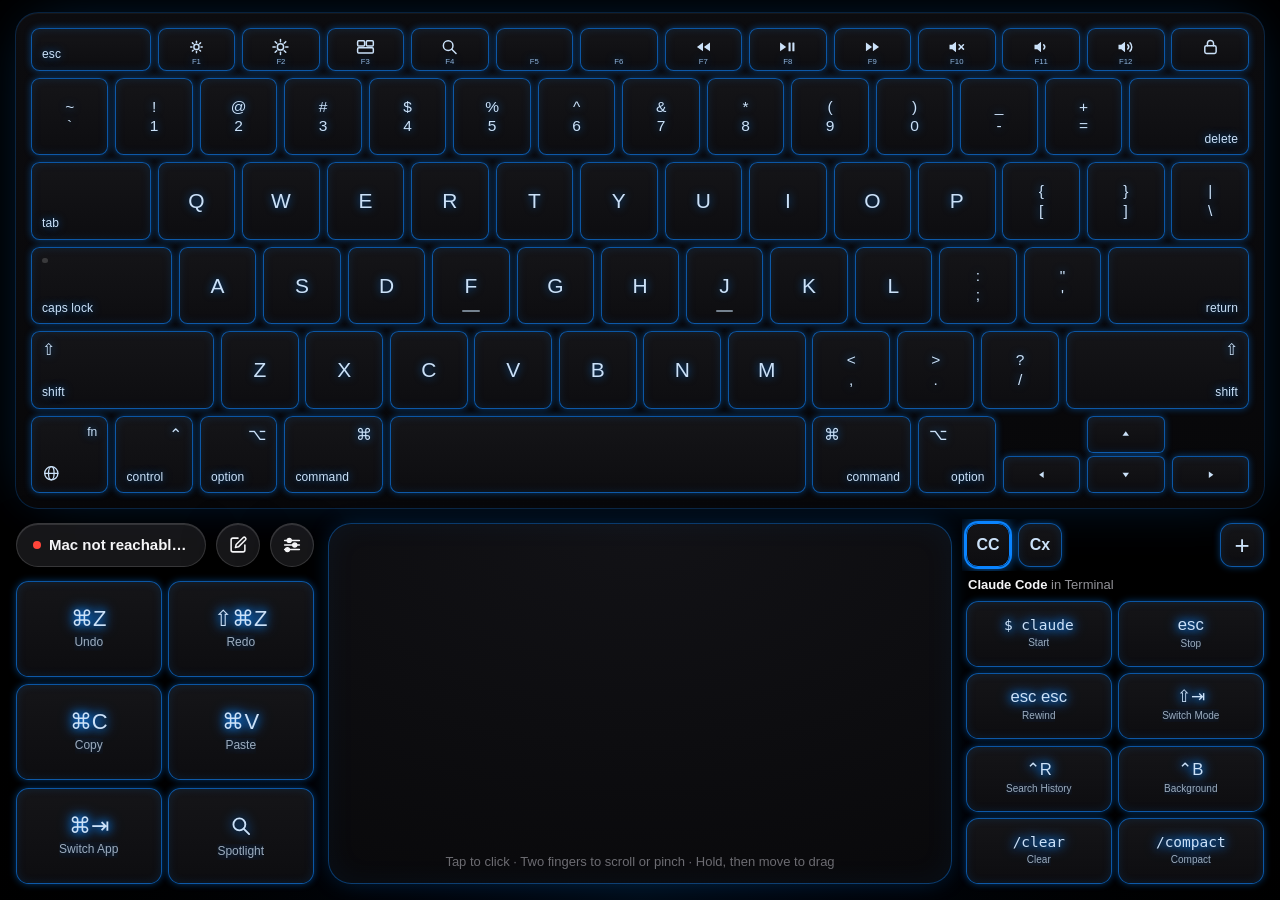
==== commit 78a3a33e: "Explain iPadOS editing gesture conflicts with desktop swipes" ====
--- a/Sources/Tactile/Web/index.html
+++ b/Sources/Tactile/Web/index.html
@@ -152,6 +152,7 @@
           <label class="row"><span class="row-label">Three-Finger Drag</span><input type="checkbox" class="switch" data-setting="threeFingerDrag"></label>
         </div>
         <p class="group-footer">Pinch to Zoom zooms the app you're using, like ⌘+ and ⌘−. With Three-Finger Drag on, drag windows and text with three fingers; swiping between spaces then takes four.</p>
+        <p class="group-footer">If three-finger swipes show Undo or Redo on the iPad instead of switching Mac desktops, open the iPad's Settings → Multitasking &amp; Gestures and turn off Productivity Gestures. Keep Three-Finger Drag off to switch Mac desktops with three fingers. This changes editing gestures across the iPad.</p>
 
         <h3 class="group-title">Layout</h3>
         <div class="group">
--- a/Sources/Tactile/Web/styles.css
+++ b/Sources/Tactile/Web/styles.css
@@ -356,6 +356,8 @@
 .shortcut-keys .shortcut-name {
   max-width: 100%;
   font-size: clamp(10px, 17cqh, 12px);
+  /* Room for descenders (g, p, y), which the ellipsis's clipping would cut. */
+  line-height: 1.3;
   text-align: center;
   white-space: nowrap;
   overflow: hidden;
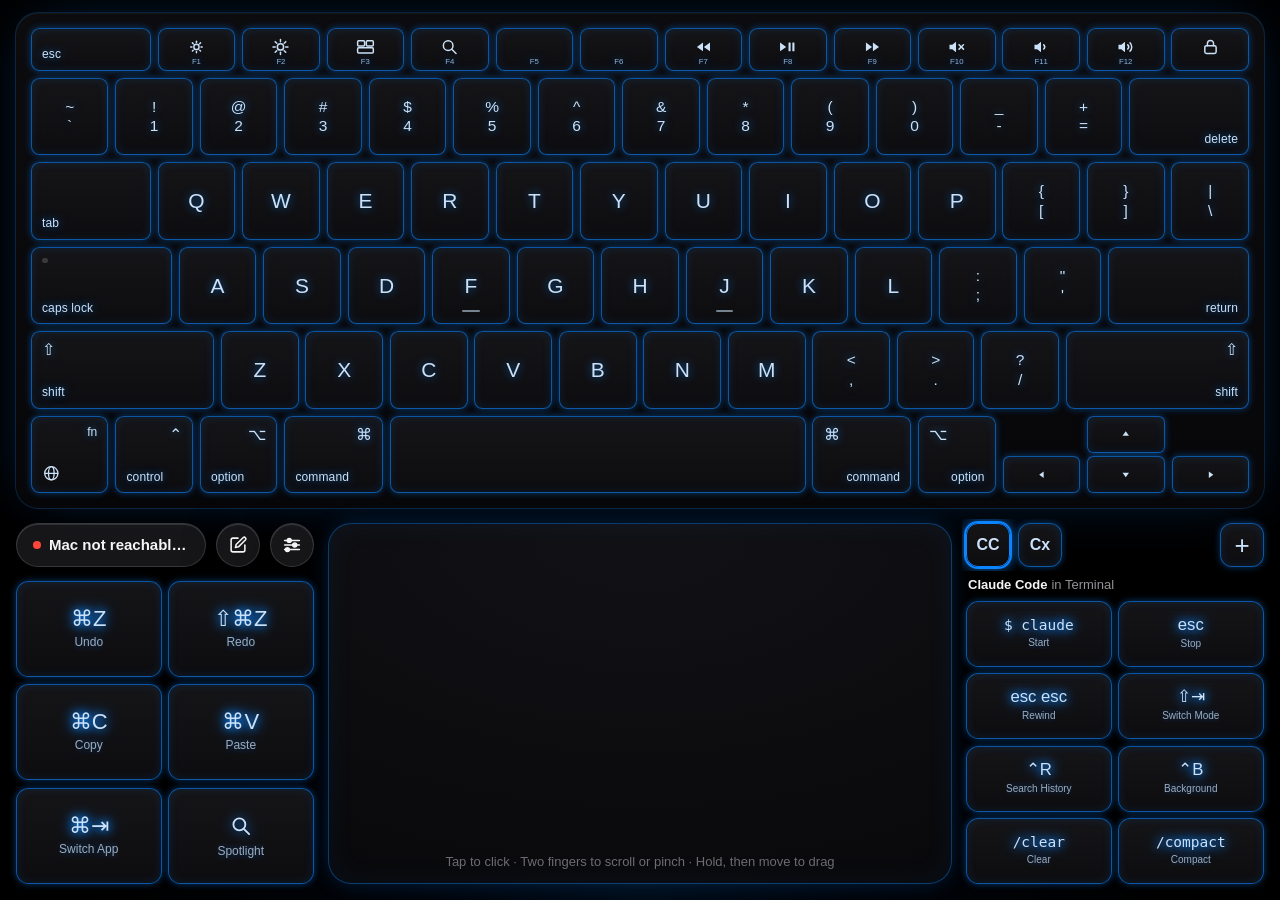
==== commit 33870c09: "Add Granola Voice Typing, trackpad-only hotkeys and a one-command install - Granola pack: a Voice Ty" ====
--- a/Sources/Tactile/Web/index.html
+++ b/Sources/Tactile/Web/index.html
@@ -117,6 +117,12 @@
           <label class="row"><span class="row-label">Follow My Mac's App</span><input type="checkbox" class="switch" data-setting="followMacApp"></label>
         </div>
         <p class="group-footer">Beside the trackpad, hotkeys for the app you're using on your Mac (VS Code, Zed, Xcode, JetBrains, browsers) appear on their own. In a terminal, the Claude Code or Codex tab you picked last stays. Tapping a tab brings that app to the front on your Mac; Claude Code and Codex come back wherever you used them last.</p>
+        <h3 class="group-title">Voice Typing (Granola)</h3>
+        <div class="group">
+          <button class="row row-button row-value" id="voiceKeyButton"><span class="row-label">Voice Typing Key</span><span class="row-detail" id="voiceKeyLabel"></span></button>
+          <label class="row"><span class="row-label">Show with Shortcuts</span><input type="checkbox" class="switch" data-setting="voiceTypingLeft"></label>
+        </div>
+        <p class="group-footer">Hold the Voice Typing key to talk, or double-tap it for hands-free, and Granola types into whatever app you're using. Set it to the same key as in Granola's Settings → Voice typing (fn unless you changed it). With Show with Shortcuts on, it sits beside the general shortcuts as well as on Granola's tab.</p>
         <h3 class="group-title">Apps</h3>
         <div class="group" id="packChoices"></div>
         <p class="group-footer">Apps you switch off don't get a tab, even when they're in front on your Mac.</p>
@@ -152,7 +158,6 @@
           <label class="row"><span class="row-label">Three-Finger Drag</span><input type="checkbox" class="switch" data-setting="threeFingerDrag"></label>
         </div>
         <p class="group-footer">Pinch to Zoom zooms the app you're using, like ⌘+ and ⌘−. With Three-Finger Drag on, drag windows and text with three fingers; swiping between spaces then takes four.</p>
-        <p class="group-footer">If three-finger swipes show Undo or Redo on the iPad instead of switching Mac desktops, open the iPad's Settings → Multitasking &amp; Gestures and turn off Productivity Gestures. Keep Three-Finger Drag off to switch Mac desktops with three fingers. This changes editing gestures across the iPad.</p>
 
         <h3 class="group-title">Layout</h3>
         <div class="group">
@@ -193,7 +198,8 @@
         <h2 id="hotkeyTitle">New Hotkey</h2>
         <button class="header-button prominent" id="hotkeyAdd" disabled>Add</button>
       </div>
-      <div class="hotkey-row">
+      <p class="hotkey-note" id="hotkeyNote" hidden>Press the key you use for Voice Typing in Granola (Settings → Voice typing). Tactile holds it down for as long as you hold the Voice Typing key. Granola's default is fn.</p>
+      <div class="hotkey-row" id="hotkeyNameRow">
         <label class="hotkey-field"><span>Name</span><input id="hotkeyName" maxlength="24" autocomplete="off" placeholder="Rerun Tests"></label>
         <div class="segmented" id="hotkeyKind">
           <button data-value="keys" aria-pressed="true">Keys</button><button data-value="text" aria-pressed="false">Text</button>
@@ -208,6 +214,9 @@
         <label class="hotkey-enter"><span>Press Return</span><input type="checkbox" class="switch" id="hotkeyEnter" checked></label>
       </div>
       <div class="hotkey-apps" id="hotkeyApps" role="radiogroup" aria-label="Show for"></div>
+      <div class="hotkey-row" id="hotkeyResetRow" hidden>
+        <button class="hotkey-app" id="hotkeyReset">Reset to fn</button>
+      </div>
     </div>
   </div>
 
--- a/Sources/Tactile/Web/styles.css
+++ b/Sources/Tactile/Web/styles.css
@@ -338,6 +338,92 @@
 @container (max-height: 30px) {
   .shortcut-keys .shortcut-name { display: none; }
 }
+/* Keys that take a whole row, e.g. Granola's Cancel Dictation. */
+.shortcut-keys .shortcut.wide { grid-column: span 2; }
+
+/* Granola's Voice Typing key, in Granola's own colors (from its voice typing
+   launch): a lime keycap while idle, and Granola's charcoal pill with a lime
+   waveform and glow while it listens. It looks the same in every skin. */
+:root {
+  --granola-lime: #D9E252;
+  --granola-olive: #9AA247;
+  --granola-ink: #272922;
+  --granola-pill: #33362C;
+  --granola-wave: #84C700;
+  --granola-glow: #9BC151;
+  --granola-paper: #F7F7F3;
+  --granola-serif: ui-serif, "New York", Georgia, serif;
+}
+.shortcut.voice-key {
+  position: relative;
+  container-type: size;
+  display: flex;
+  flex-direction: row;
+  justify-content: flex-start;
+  align-items: center;
+  gap: 12px;
+  padding: 0 14px 0 12px;
+  overflow: hidden;
+  border: none;
+  border-radius: calc(var(--u) * 0.2);
+  background: var(--granola-lime);
+  color: var(--granola-ink);
+  text-shadow: none;
+  box-shadow: inset 0 -5px 0 var(--granola-olive), 0 2px 6px rgba(0, 0, 0, 0.18);
+  text-align: left;
+  transition: background 160ms ease, box-shadow 220ms ease, transform 120ms var(--ease);
+}
+.shortcut-keys .voice-key { grid-column: span 2; grid-row: span 2; }
+.voice-logo { flex: none; width: 40px; height: 40px; border-radius: 10px; background: var(--granola-paper); display: grid; place-items: center; }
+.voice-logo:empty { display: none; }
+.voice-logo img { width: 30px; height: 30px; }
+.voice-words { display: flex; flex-direction: column; gap: 3px; min-width: 0; padding-bottom: 4px; }
+.voice-title { font: 500 19px/1.15 var(--granola-serif); letter-spacing: -0.01em; white-space: nowrap; }
+.voice-hint { font: 500 12px/1.3 var(--font); opacity: 0.72; }
+.voice-cap {
+  position: absolute;
+  right: 10px;
+  bottom: 10px;
+  padding: 3px 7px;
+  border-radius: 7px;
+  background: rgba(39, 41, 34, 0.1);
+  font: 400 14px/1 var(--granola-serif);
+}
+.voice-wave { display: none; flex: none; align-items: center; gap: 3px; height: 28px; }
+.voice-wave i { width: 4px; height: calc(6px + var(--h) * 5px); border-radius: 2px; background: var(--granola-wave);
+  animation: voice-wave 900ms ease-in-out calc(var(--i) * -70ms) infinite alternate; }
+.voice-wave i.dot { height: 4px; animation: none; }
+@keyframes voice-wave { from { transform: scaleY(0.45); } to { transform: scaleY(1.15); } }
+.shortcut.voice-key:not([data-state="idle"]) {
+  background: var(--granola-pill);
+  color: var(--granola-paper);
+  box-shadow: 0 0 0 2px var(--granola-glow), 0 0 28px rgba(155, 193, 81, 0.6), 0 0 56px rgba(155, 193, 81, 0.3);
+}
+.shortcut.voice-key[data-state="listening"] { transform: translateY(1px) scale(0.985); }
+.shortcut.voice-key[data-state="idle"]:active { background: var(--granola-lime); border-color: transparent; }
+.voice-key:not([data-state="idle"]) .voice-logo { display: none; }
+.voice-key:not([data-state="idle"]) .voice-wave { display: flex; }
+.voice-key:not([data-state="idle"]) .voice-title { color: var(--granola-lime); }
+.voice-key:not([data-state="idle"]) .voice-cap { background: rgba(247, 247, 243, 0.12); }
+/* Smaller keys keep the essentials. */
+@container (max-height: 84px) {
+  .voice-hint { display: none; }
+  .voice-logo { width: 32px; height: 32px; border-radius: 8px; }
+  .voice-logo img { width: 24px; height: 24px; }
+}
+@container (max-width: 230px) {
+  .voice-wave { display: none !important; }
+}
+/* In the top bar: a lime chip with just the name. */
+.shortcut-bar .voice-key { flex: none; height: 44px; container-type: normal; gap: 8px; padding: 0 14px 0 6px; border-radius: 22px; }
+.shortcut-bar .voice-logo { width: 32px; height: 32px; border-radius: 16px; }
+.shortcut-bar .voice-logo img { width: 24px; height: 24px; }
+.shortcut-bar .voice-title { font-size: 16px; }
+.shortcut-bar .voice-hint, .shortcut-bar .voice-cap, .shortcut-bar .voice-wave { display: none !important; }
+@media (prefers-reduced-motion: reduce) {
+  .voice-wave i { animation: none; }
+}
+
 /* Switched on (a panel it opened is showing): tap again to close. */
 .shortcut-keys .shortcut.on { background: var(--key-bg-on); border-color: var(--key-border-pressed); }
 .shortcut-keys .shortcut.on::after {
@@ -385,6 +471,8 @@
   width: var(--deck-width);
   max-width: 100%;
 }
+/* Trackpad only: the same palm rests, with a roomier trackpad. */
+[data-layout="trackpad"][data-controls="palm"] .palm { grid-template-columns: 1fr 56% 1fr; }
 [data-controls="palm"] .palm .trackpad { width: auto; min-height: 0; }
 [data-controls="palm"] .palm-side {
   display: flex;
@@ -451,14 +539,25 @@
 }
 .pack-title {
   align-self: stretch;
+  display: flex;
+  align-items: baseline;
+  gap: 4px;
   margin: -4px 2px -6px;
   font: 600 13px/1.2 var(--font);
   color: var(--text);
   white-space: nowrap;
-  overflow: hidden;
-  text-overflow: ellipsis;
-}
-.pack-title small { font-size: 13px; font-weight: 500; color: var(--text-2); }
+}
+.pack-title small { min-width: 0; overflow: hidden; text-overflow: ellipsis; font-size: 13px; font-weight: 500; color: var(--text-2); }
+.pack-title-action {
+  margin-left: auto;
+  padding: 0;
+  border: none;
+  background: none;
+  color: var(--accent);
+  font: 500 13px/1.2 var(--font);
+  cursor: pointer;
+  pointer-events: auto;
+}
 .shortcut-keys .shortcut-text { font: 400 clamp(12px, 26cqh, 17px)/1 ui-monospace, Menlo, monospace; }
 .shortcut-bar .shortcut-text { font-family: ui-monospace, Menlo, monospace; }
 
@@ -538,6 +637,9 @@
 .hotkey-apps::-webkit-scrollbar { display: none; }
 .hotkey-app, .hotkey-apps-label { flex: none; }
 .hotkey-apps-label { color: var(--text-2); font-size: 15px; margin-right: 4px; }
+.hotkey-apps[hidden], .hotkey-note[hidden] { display: none; }
+.hotkey-note { margin: 0; color: var(--text-2); font-size: 15px; line-height: 1.4; }
+.row-button.row-value { justify-content: space-between !important; color: var(--text); }
 .hotkey-app {
   height: 36px;
   display: flex;
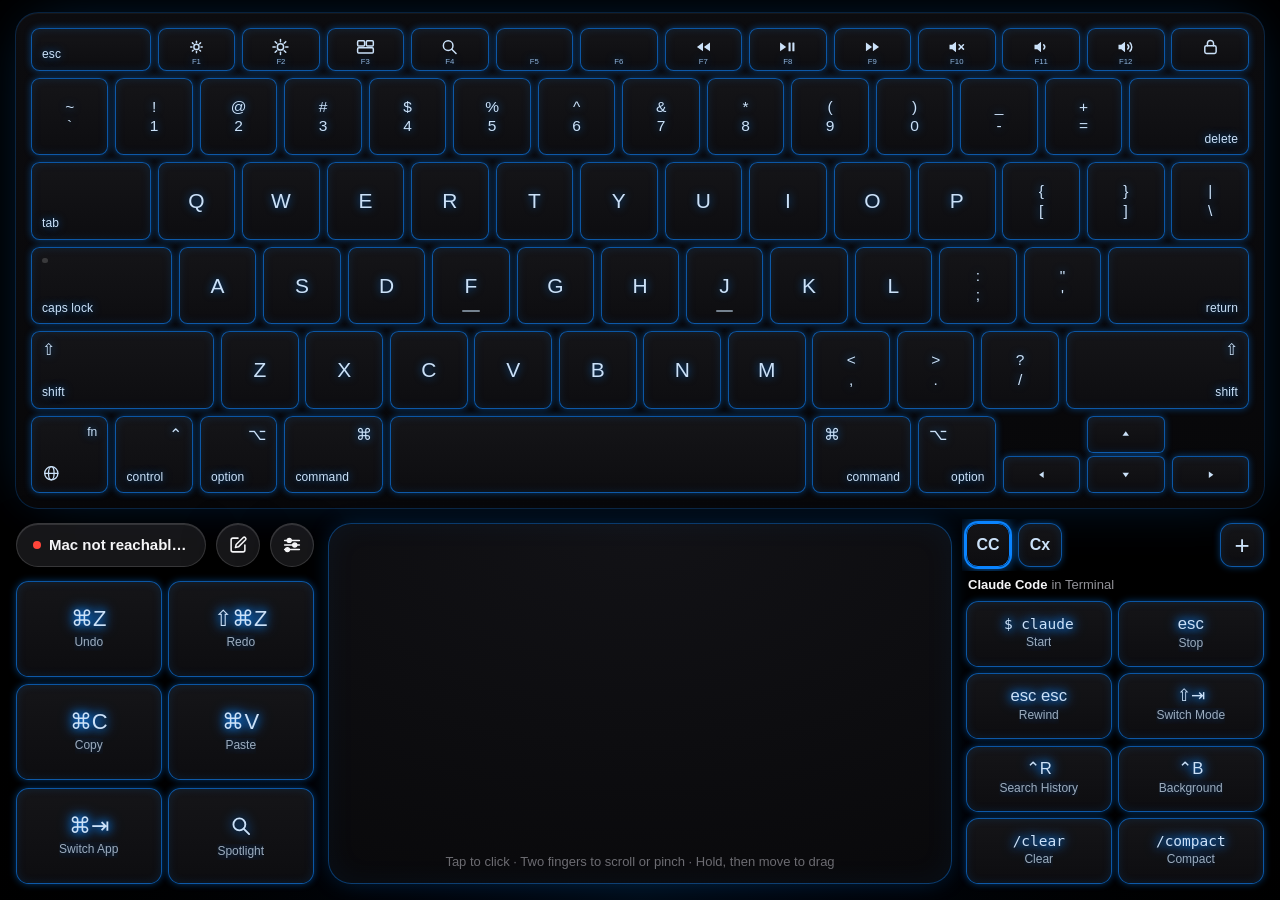
==== commit 7606eaad: "Voice Typing: Send row, Cancel and a Keyboard-only shelf - Esc, Delete and Send (Return) sit under t" ====
--- a/Sources/Tactile/Web/index.html
+++ b/Sources/Tactile/Web/index.html
@@ -23,8 +23,8 @@
         <span class="status-dot"></span>
         <span class="status-label" id="statusLabel">Connecting…</span>
       </div>
-      <button class="glass sound-hint" id="soundHint" hidden>
-        <span data-icon="speaker"></span>Tap to enable key sounds
+      <button class="glass sound-hint" id="soundHint" aria-label="Tap to enable key sounds" hidden>
+        <span data-icon="speaker"></span><span class="sound-hint-text">Tap to enable key sounds</span>
       </button>
       <nav class="shortcut-bar" id="shortcutBar" aria-label="Shortcuts"></nav>
       <div class="toolbar-actions">
@@ -36,7 +36,8 @@
     <main class="stage" id="stage">
       <section class="deck" id="keyboard" aria-label="Keyboard"></section>
       <!-- In landscape with both showing, the trackpad sits centred like a
-           MacBook's, with the status, buttons and shortcuts either side. -->
+           MacBook's, with the status, buttons and shortcuts either side.
+           Keyboard only puts the same palm rests on a shelf under the keys. -->
       <div class="palm">
         <aside class="palm-side" id="palmLeft" aria-label="Status and shortcuts">
           <div class="palm-top" id="palmTop"></div>
@@ -45,6 +46,8 @@
         <section class="trackpad" id="trackpad" aria-label="Trackpad">
           <p class="trackpad-hint">Tap to click · Two fingers to scroll or pinch · Hold, then move to drag</p>
         </section>
+        <!-- Keyboard only: the general shortcuts, on the shelf under the keys. -->
+        <div class="shortcut-keys shelf-keys" id="shortcutsMiddle"></div>
         <aside class="palm-side palm-right" id="palmRight" aria-label="App hotkeys and settings">
           <div class="pack-row">
             <div class="pack-tabs" id="packTabs" role="group" aria-label="Apps"></div>
@@ -181,7 +184,7 @@
           </div>
           <label class="row"><span class="row-label">Keep Screen Awake</span><input type="checkbox" class="switch" data-setting="keepAwake"></label>
         </div>
-        <p class="group-footer" id="sizeNote">Expanded makes the keys taller to fill the screen. Floating lets you drag the keyboard by its handle and resize it from the corner; double-tap the handle to reset.</p>
+        <p class="group-footer" id="sizeNote">In landscape, Fit puts Voice Typing, Send and your shortcuts on a shelf under the keys (unless the keyboard is in the middle). Expanded makes the keys taller to fill the screen. Floating lets you drag the keyboard by its handle and resize it from the corner; double-tap the handle to reset.</p>
 
         <div class="group">
           <button class="row row-button destructive" id="forgetButton">Forget This iPad</button>
--- a/Sources/Tactile/Web/styles.css
+++ b/Sources/Tactile/Web/styles.css
@@ -325,17 +325,17 @@
 .shortcut-keys .shortcut-label { flex-direction: column; gap: clamp(2px, 6cqh, 6px); }
 .shortcut-keys .shortcut-glyph { font-size: clamp(13px, 30cqh, 22px); white-space: nowrap; }
 .shortcut-keys .shortcut-icon svg { width: clamp(16px, 34cqh, 26px); height: clamp(16px, 34cqh, 26px); }
-/* Short keys put the symbol and name side by side on one line. */
-@container (max-height: 54px) {
+/* Short, wide keys put the symbol and name side by side on one line; short,
+   narrow ones keep them stacked, shrinking down to a 10px name. */
+@container (max-height: 54px) and (min-width: 100px) {
+  .shortcut-keys .shortcut-label { flex-direction: row; gap: 7px; }
   .shortcut-keys .shortcut-glyph, .shortcut-keys .shortcut-text { font-size: 15px; }
   .shortcut-keys .shortcut-icon svg { width: 18px; height: 18px; }
   .shortcut-keys .shortcut-name { font-size: 12px; }
 }
-@container (max-height: 54px) and (min-width: 100px) {
-  .shortcut-keys .shortcut-label { flex-direction: row; gap: 7px; }
-}
-/* Very small keys show only the symbol (the name is still read out by VoiceOver). */
-@container (max-height: 30px) {
+/* Very small keys show only the symbol (the name is still read out by
+   VoiceOver). Wide ones, like Send, keep their name beside it. */
+@container (max-height: 27px) and (max-width: 99px) {
   .shortcut-keys .shortcut-name { display: none; }
 }
 /* Keys that take a whole row, e.g. Granola's Cancel Dictation. */
@@ -373,13 +373,17 @@
   text-align: left;
   transition: background 160ms ease, box-shadow 220ms ease, transform 120ms var(--ease);
 }
-.shortcut-keys .voice-key { grid-column: span 2; grid-row: span 2; }
+.shortcut-keys .voice-key { grid-column: 1 / -1; grid-row: span 2; }
+.shortcut-keys.three-up { grid-template-columns: repeat(3, 1fr); }
+/* Under the keyboard, it gives up a row to the Send row below it. */
+[data-layout="both"] .shortcut-keys .voice-key { grid-row: span 1; }
 .voice-logo { flex: none; width: 40px; height: 40px; border-radius: 10px; background: var(--granola-paper); display: grid; place-items: center; }
 .voice-logo:empty { display: none; }
 .voice-logo img { width: 30px; height: 30px; }
 .voice-words { display: flex; flex-direction: column; gap: 3px; min-width: 0; padding-bottom: 4px; }
 .voice-title { font: 500 19px/1.15 var(--granola-serif); letter-spacing: -0.01em; white-space: nowrap; }
 .voice-hint { font: 500 12px/1.3 var(--font); opacity: 0.72; }
+.voice-target { font-weight: 650; }
 .voice-cap {
   position: absolute;
   right: 10px;
@@ -407,9 +411,19 @@
 .voice-key:not([data-state="idle"]) .voice-cap { background: rgba(247, 247, 243, 0.12); }
 /* Smaller keys keep the essentials. */
 @container (max-height: 84px) {
-  .voice-hint { display: none; }
   .voice-logo { width: 32px; height: 32px; border-radius: 8px; }
   .voice-logo img { width: 24px; height: 24px; }
+}
+@container (max-height: 56px) {
+  .voice-hint { display: none; }
+  /* The key's name moves into the row, so it can't cover the title. */
+  .voice-cap { position: static; flex: none; margin-left: auto; }
+  .voice-words { flex: 1; padding-bottom: 0; }
+  .voice-title { overflow: hidden; text-overflow: ellipsis; }
+  .voice-wave i:nth-child(n + 9) { display: none; }
+  /* The logo fits the key's face, above its 5px bevel. */
+  .voice-logo { width: clamp(18px, calc(100cqh - 13px), 32px); height: clamp(18px, calc(100cqh - 13px), 32px); margin-bottom: 5px; border-radius: 6px; }
+  .voice-logo img { width: 75%; height: 75%; }
 }
 @container (max-width: 230px) {
   .voice-wave { display: none !important; }
@@ -424,6 +438,20 @@
   .voice-wave i { animation: none; }
 }
 
+/* Esc, Delete and Send, under the Voice Typing key. While Granola listens,
+   Esc is Cancel, outlined in Granola's green, and lights up when a finger
+   slides onto it from the Voice Typing key. */
+.send-row { grid-column: 1 / -1; display: grid; grid-template-columns: 1fr 1fr 1.7fr; gap: var(--g); min-height: 0; }
+.send-row .shortcut { min-width: 0; }
+.send-row .send .shortcut-glyph, .send-row .send .shortcut-name { color: var(--accent); }
+.send-row .send .shortcut-name { font-weight: 600; opacity: 1; }
+:root { --cancel-ink: #5D6B1F; }
+[data-skin="space-black"], [data-skin="midnight"], [data-skin="frosted"] { --cancel-ink: var(--granola-lime); }
+.shortcut-keys .shortcut.cancel { box-shadow: inset 0 0 0 2px var(--granola-glow), 0 0 14px rgba(155, 193, 81, 0.45); }
+.send-row .cancel .shortcut-glyph, .send-row .cancel .shortcut-name { color: var(--cancel-ink); }
+.shortcut-keys .shortcut.cancel.armed { background: var(--granola-pill); }
+.send-row .cancel.armed .shortcut-glyph, .send-row .cancel.armed .shortcut-name { color: var(--granola-lime); }
+
 /* Switched on (a panel it opened is showing): tap again to close. */
 .shortcut-keys .shortcut.on { background: var(--key-bg-on); border-color: var(--key-border-pressed); }
 .shortcut-keys .shortcut.on::after {
@@ -441,7 +469,7 @@
 .shortcut-bar .shortcut.on { box-shadow: inset 0 0 0 2px var(--accent), var(--glass-shadow); }
 .shortcut-keys .shortcut-name {
   max-width: 100%;
-  font-size: clamp(10px, 17cqh, 12px);
+  font-size: clamp(10px, 22cqh, 12px);
   /* Room for descenders (g, p, y), which the ellipsis's clipping would cut. */
   line-height: 1.3;
   text-align: center;
@@ -732,6 +760,11 @@
 
 [data-layout="keyboard"] .trackpad,
 [data-layout="trackpad"] .deck { display: none; }
+/* Keyboard only's shelf: the general shortcuts sit under the space bar, where
+   the trackpad would be. */
+.shortcut-keys.shelf-keys { display: none; }
+[data-layout="keyboard"][data-controls="palm"] .shortcut-keys.shelf-keys { display: grid; grid-template-columns: repeat(3, 1fr); }
+[data-layout="keyboard"][data-controls="palm"][data-position="bottom"] .deck { order: 2; }
 
 /* ───────────────────────── Keyboard ───────────────────────── */
 
@@ -1127,7 +1160,12 @@
   cursor: pointer;
 }
 .sound-hint[hidden] { display: none; }
-.sound-hint span, .sound-hint svg { width: 18px; height: 18px; display: block; color: var(--accent); }
+.sound-hint [data-icon], .sound-hint svg { width: 18px; height: 18px; display: block; color: var(--accent); }
+/* On the palm rests it's a round button beside Settings, so it doesn't take
+   a row from the shortcuts below. */
+[data-controls="palm"] .sound-hint { flex: none; justify-content: center; width: 44px; height: 44px; padding: 0; border-radius: 50%; }
+[data-controls="palm"] .sound-hint-text { display: none; }
+[data-controls="palm"] .sound-hint [data-icon], [data-controls="palm"] .sound-hint svg { width: 22px; height: 22px; }
 
 /* Switch */
 .switch {
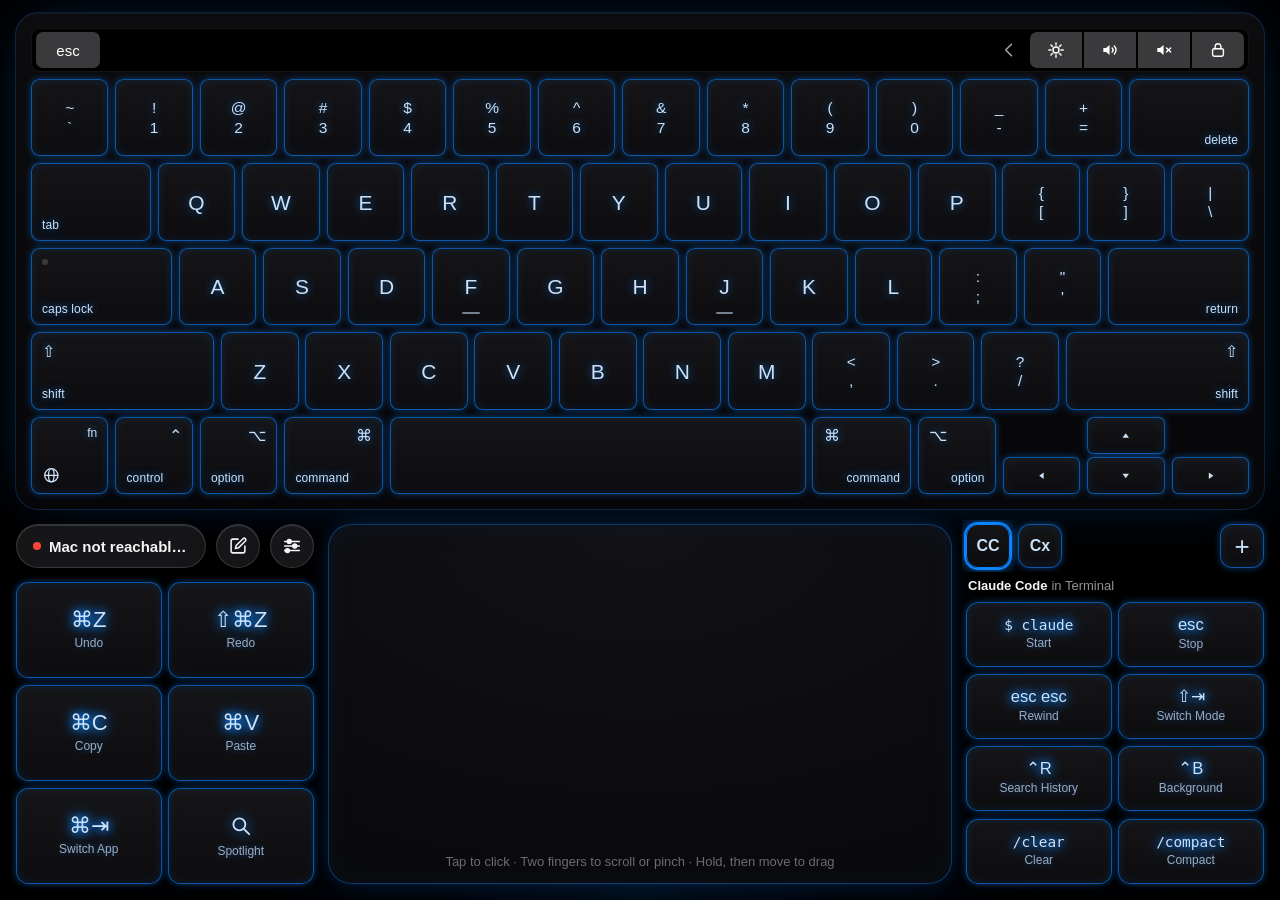
==== commit 6b10e4a5: "Touch Bar: Claude and Codex tasks and plan usage, in place of F1-F12 - A MacBook-style Touch Bar rep" ====
--- a/Sources/Tactile/Web/index.html
+++ b/Sources/Tactile/Web/index.html
@@ -98,7 +98,12 @@
               <button data-value="standard">Standard</button><button data-value="tall">Tall</button>
             </div>
           </div>
-          <label class="row"><span class="row-label">Function Row</span><input type="checkbox" class="switch" data-setting="functionRow"></label>
+          <div class="row">
+            <span class="row-label">Function Row</span>
+            <div class="segmented" data-setting="functionRow">
+              <button data-value="touchbar">Touch Bar</button><button data-value="keys">Keys</button><button data-value="off">Off</button>
+            </div>
+          </div>
           <label class="row"><span class="row-label">Rest Fingers on Keys</span><input type="checkbox" class="switch" data-setting="restFingers"></label>
           <label class="row"><span class="row-label">Key Popups</span><input type="checkbox" class="switch" data-setting="keyPopups"></label>
           <label class="row"><span class="row-label">Adapt to My Typing</span><input type="checkbox" class="switch" data-setting="adaptiveTyping"></label>
@@ -107,6 +112,16 @@
         </div>
         <p class="group-footer">With Rest Fingers on, keys type when you lift your finger, so fingers resting on the keys don't type. Delete and the arrow keys still repeat when held.</p>
         <p class="group-footer">Adapt to My Typing learns where you press each key and moves its touch area to match, on this iPad only. Match Mac Layout labels the keys for the keyboard layout your Mac uses, such as AZERTY.</p>
+
+        <div id="touchBarSettings">
+          <h3 class="group-title">Touch Bar</h3>
+          <div class="group" id="agentRows">
+            <label class="row" data-agent="claude"><span class="row-label agent-label"><img alt="">Claude</span><input type="checkbox" class="switch" data-setting="agentClaude"></label>
+            <label class="row" data-agent="codex"><span class="row-label agent-label"><img alt="">Codex</span><input type="checkbox" class="switch" data-setting="agentCodex"></label>
+            <label class="row"><span class="row-label">Show Plan Usage</span><input type="checkbox" class="switch" data-setting="agentUsage"></label>
+          </div>
+          <p class="group-footer" id="agentNote"></p>
+        </div>
 
         <h3 class="group-title">Shortcuts</h3>
         <div class="group">
--- a/Sources/Tactile/Web/styles.css
+++ b/Sources/Tactile/Web/styles.css
@@ -490,6 +490,10 @@
 .palm-side { display: none; }
 [data-controls="palm"] .toolbar { display: none; }
 [data-controls="palm"] .stage { padding-top: max(12px, env(safe-area-inset-top)); }
+/* Trackpad only has no keyboard frame above it, so its top row (status, the
+   Touch Bar and app tabs) keeps the frame's distance from the top edge, out
+   from under the status bar, where the Touch Bar sits with the keyboard. */
+[data-layout="trackpad"][data-controls="palm"] .stage { padding-top: calc(max(12px, env(safe-area-inset-top)) + var(--deck-pad)); }
 [data-controls="palm"] .palm {
   flex: 1;
   min-height: 0;
@@ -928,6 +932,215 @@
 .arrow-right { grid-area: 2 / 3; }
 .lg-arrow svg { width: calc(var(--u) * 0.2); height: calc(var(--u) * 0.2); display: block; }
 
+/* ───────────────────────── Touch Bar ───────────────────────── */
+
+/* A black glass strip in place of the function row, like a MacBook's, on
+   every skin. It keeps a fixed height (app.js sets --tbh) so the keys, not
+   the strip, take extra room. Holding fn shows F1–F12 in its place. */
+.touchbar { display: none; }
+[data-function-row="touchbar"] .touchbar {
+  flex: none;
+  display: flex;
+  align-items: center;
+  gap: 6px;
+  width: 100%;
+  height: var(--tbh, 44px);
+  padding: 0 5px;
+  box-sizing: border-box;
+  overflow: hidden;
+  border-radius: calc(var(--u) * 0.11);
+  background: #000;
+  box-shadow: inset 0 0 0 1px rgba(255, 255, 255, 0.08);
+  color: #fff;
+  font: 15px/1 var(--font);
+  -webkit-font-smoothing: antialiased;
+  -webkit-user-select: none;
+  user-select: none;
+  container-type: inline-size;
+}
+[data-function-row="touchbar"] .key-row-function { display: none; }
+[data-function-row="touchbar"] .key-row-function .key { height: var(--tbh, 44px); }
+[data-function-row="touchbar"] .deck:has([data-code="Fn"].on) .key-row-function { display: flex; }
+[data-function-row="touchbar"] .deck:has([data-code="Fn"].on) .touchbar { display: none; }
+
+/* Trackpad only: across the top, over the palm rests and the trackpad, as
+   wide as it is above the keys. */
+[data-layout="trackpad"] .touchbar { border-radius: 14px; }
+[data-layout="trackpad"][data-function-row="touchbar"][data-controls="palm"] .palm { grid-template-rows: auto minmax(0, 1fr); }
+[data-layout="trackpad"][data-function-row="touchbar"][data-controls="palm"] .palm > .touchbar { grid-area: 1 / 1 / 2 / -1; }
+[data-layout="trackpad"][data-function-row="touchbar"][data-controls="palm"] #palmLeft { grid-area: 2 / 1; }
+[data-layout="trackpad"][data-function-row="touchbar"][data-controls="palm"] .palm .trackpad { grid-area: 2 / 2; }
+[data-layout="trackpad"][data-function-row="touchbar"][data-controls="palm"] .palm-right { grid-area: 2 / 3; }
+
+.tb {
+  position: relative;
+  flex: none;
+  height: calc(100% - 8px);
+  min-width: 44px;
+  display: inline-flex;
+  align-items: center;
+  justify-content: center;
+  gap: 8px;
+  padding: 0 12px;
+  border: none;
+  border-radius: 7px;
+  background: #3a3a3c;
+  color: #fff;
+  font: inherit;
+  white-space: nowrap;
+  cursor: pointer;
+  -webkit-tap-highlight-color: transparent;
+  transition: background 120ms ease;
+}
+/* Every button is at least 44 pt tall to touch, however slim it looks. */
+.tb::after { content: ""; position: absolute; inset: -4px 0; }
+.tb:active { background: #5b5b5f; }
+.tb svg { width: 20px; height: 20px; display: block; }
+.tb.selected { box-shadow: inset 0 0 0 2px rgba(255, 255, 255, 0.85); }
+.tb-esc { width: 64px; }
+.tb-close { width: 44px; padding: 0; color: rgba(235, 235, 245, 0.75); }
+.tb-icon { width: 22px; height: 22px; border-radius: 5px; flex: none; }
+.tb-name { font-weight: 600; }
+.tb-middle { flex: 1; min-width: 0; height: 100%; display: flex; align-items: center; gap: 6px; overflow: hidden; }
+.tb-quiet { padding: 0 8px; color: rgba(235, 235, 245, 0.55); font-size: 13px; white-space: nowrap; }
+.tb-label { flex: none; display: flex; align-items: center; padding: 0 6px; }
+.tb-divider { flex: none; width: 1px; height: 50%; background: rgba(255, 255, 255, 0.18); }
+
+/* The Control Strip, joined into one rounded bar after its ‹. */
+.tb-strip { flex: none; display: flex; align-items: center; gap: 2px; height: 100%; }
+.tb-strip .tb { width: 52px; padding: 0; border-radius: 0; }
+.tb-strip .tb-chevron { width: 30px; min-width: 30px; margin-right: 4px; background: none; color: rgba(235, 235, 245, 0.7); }
+.tb-strip .tb-chevron + .tb { border-radius: 7px 0 0 7px; }
+.tb-strip .tb:last-child { border-radius: 0 7px 7px 0; }
+.touchbar[data-view="controls"] .tb-control { flex: 1; padding: 0; }
+
+/* Plan usage and task status: color always comes with a shape. */
+.tb-meter { flex: none; display: block; width: 44px; height: 6px; border-radius: 3px; overflow: hidden; background: rgba(255, 255, 255, 0.22); }
+.tb-meter i { display: block; width: calc(var(--p) * 1%); height: 100%; border-radius: 3px; background: #fff; }
+.tb-meter.wide { width: 64px; }
+.tb-percent, .tb-count { font-weight: 600; font-variant-numeric: tabular-nums; }
+.tb-count { display: inline-flex; align-items: center; gap: 4px; }
+.tb-glyph {
+  flex: none;
+  width: 15px;
+  height: 15px;
+  box-sizing: border-box;
+  display: inline-grid;
+  place-items: center;
+  border-radius: 50%;
+  font-size: 10px;
+  font-weight: 800;
+  line-height: 1;
+}
+.tb-glyph.working { border: 2px solid rgba(10, 132, 255, 0.35); border-top-color: #0A84FF; animation: tb-spin 1s linear infinite; }
+.tb-glyph.waiting { background: #FF9F0A; color: #000; }
+.tb-glyph.done { background: #30D158; color: #000; }
+@keyframes tb-spin { to { transform: rotate(1turn); } }
+.tb-agent.needs, .tb-chip.waiting { background: rgba(255, 159, 10, 0.32); }
+
+/* An agent's tasks, scrolling sideways like a Touch Bar scrubber. */
+.tb-usage { gap: 10px; padding: 0 8px 0 4px; background: none; }
+.tb-reset, .tb-age { color: rgba(235, 235, 245, 0.55); font-size: 13px; font-variant-numeric: tabular-nums; }
+.tb-scroll {
+  flex: 1;
+  min-width: 0;
+  height: 100%;
+  display: flex;
+  align-items: center;
+  gap: 6px;
+  overflow-x: auto;
+  scrollbar-width: none;
+  -webkit-mask-image: linear-gradient(90deg, #000 calc(100% - 24px), transparent);
+  mask-image: linear-gradient(90deg, #000 calc(100% - 24px), transparent);
+}
+.tb-scroll::-webkit-scrollbar { display: none; }
+/* The stage turns off panning everywhere; tasks scroll sideways. */
+.tb-scroll, .tb-scroll * { touch-action: pan-x; }
+.tb-chip { max-width: 270px; }
+.tb-title { min-width: 0; overflow: hidden; text-overflow: ellipsis; }
+
+/* Narrow strips (Trackpad only, portrait) drop the extras first. */
+@container (max-width: 760px) {
+  .tb-optional, .tb-agent .tb-meter, .tb-reset { display: none; }
+}
+
+/* A task's steps, or plan usage, in a popover under what was tapped: sized
+   like an iPad popover, one step smaller in type than a sheet. */
+.tb-scrim { position: fixed; inset: 0; z-index: 8; }
+.tb-scrim[hidden] { display: none; }
+.tb-card {
+  position: fixed;
+  box-sizing: border-box;
+  width: min(360px, 100vw - 24px);
+  padding: 14px 16px 16px;
+  border-radius: 16px;
+  background: #1c1c1e;
+  color: var(--text);
+  font: 14px/1.35 var(--font);
+  text-align: left;
+  box-shadow: 0 20px 60px rgba(0, 0, 0, 0.45), inset 0 0 0 1px rgba(255, 255, 255, 0.08);
+  animation: tb-card-in 180ms var(--ease);
+}
+[data-skin="silver"] .tb-card { background: #fff; box-shadow: 0 20px 60px rgba(0, 0, 0, 0.25); }
+.tb-card::before {
+  content: "";
+  position: absolute;
+  top: -7px;
+  left: calc(var(--arrow, 50%) - 8px);
+  width: 16px;
+  height: 16px;
+  border-radius: 3px 0 0 0;
+  background: inherit;
+  transform: rotate(45deg);
+}
+.tb-card.above::before { top: auto; bottom: -7px; border-radius: 0 0 3px 0; }
+@keyframes tb-card-in { from { opacity: 0; transform: translateY(-6px) scale(0.98); } }
+.tb-card.wide { width: min(420px, 100vw - 24px); }
+.card-title { margin: 0 0 2px; font: 600 15px/1.3 var(--font-display); }
+.card-meta { display: flex; align-items: center; gap: 6px; margin: 0 0 12px; color: var(--text-2); font-size: 12px; }
+.card-meta .tb-glyph { width: 12px; height: 12px; }
+.card-ask { display: flex; flex-direction: column; gap: 6px; margin-bottom: 12px; padding: 8px 10px; border-radius: 10px; background: rgba(255, 159, 10, 0.18); font-size: 13px; }
+.card-ask code { font: 12px/1.4 ui-monospace, "SF Mono", Menlo, monospace; word-break: break-word; }
+.card-step-count { margin-bottom: 8px; color: var(--text-2); font-size: 12px; font-weight: 600; }
+/* About five steps show; a longer plan scrolls. */
+.card-steps { display: flex; flex-direction: column; gap: 7px; max-height: 130px; margin: 0 0 10px; padding: 0; overflow-y: auto; list-style: none; }
+.card-steps li { display: flex; align-items: flex-start; gap: 9px; }
+.card-steps li.todo { color: var(--text-2); }
+.card-steps li.current { font-weight: 600; }
+.step-mark { flex: none; width: 14px; height: 14px; box-sizing: border-box; display: grid; place-items: center; margin-top: 2px; border-radius: 50%; font-size: 9px; font-weight: 800; }
+li.done .step-mark { background: var(--green); color: #000; }
+li.current .step-mark { border: 1.5px solid color-mix(in srgb, var(--accent) 30%, transparent); border-top-color: var(--accent); animation: tb-spin 1s linear infinite; }
+li.todo .step-mark { border: 1.25px solid var(--text-2); }
+.card-now { margin: 0 0 12px; color: var(--text-2); font-size: 13px; }
+.card-now b { color: var(--text); font-weight: 600; }
+/* A 36 pt pill that's 44 pt to touch. */
+.card-button {
+  position: relative;
+  width: 100%;
+  height: 36px;
+  margin-top: 2px;
+  border: none;
+  border-radius: 18px;
+  background: var(--accent);
+  color: #fff;
+  font-size: 15px;
+  font-weight: 600;
+  cursor: pointer;
+  transition: transform 160ms var(--ease), opacity 160ms;
+}
+.card-button::after { content: ""; position: absolute; inset: -4px 0; }
+.card-button:active { transform: scale(0.97); opacity: 0.85; }
+.card-button.tinted { background: color-mix(in srgb, var(--accent) 14%, transparent); color: var(--accent); }
+.card-limit { margin-bottom: 12px; }
+.card-limit-top { display: flex; justify-content: space-between; gap: 12px; margin-bottom: 6px; font-size: 14px; }
+.card-limit-top span { color: var(--text-2); }
+.tb-card .tb-meter { width: 100%; background: var(--fill); }
+.tb-card .tb-meter i { background: var(--accent); }
+
+.agent-label { display: flex; align-items: center; gap: 10px; }
+.agent-label img { width: 24px; height: 24px; border-radius: 6px; }
+.agent-label img[hidden] { display: none; }
+
 /* ───────────────────────── Trackpad ───────────────────────── */
 
 .trackpad {
